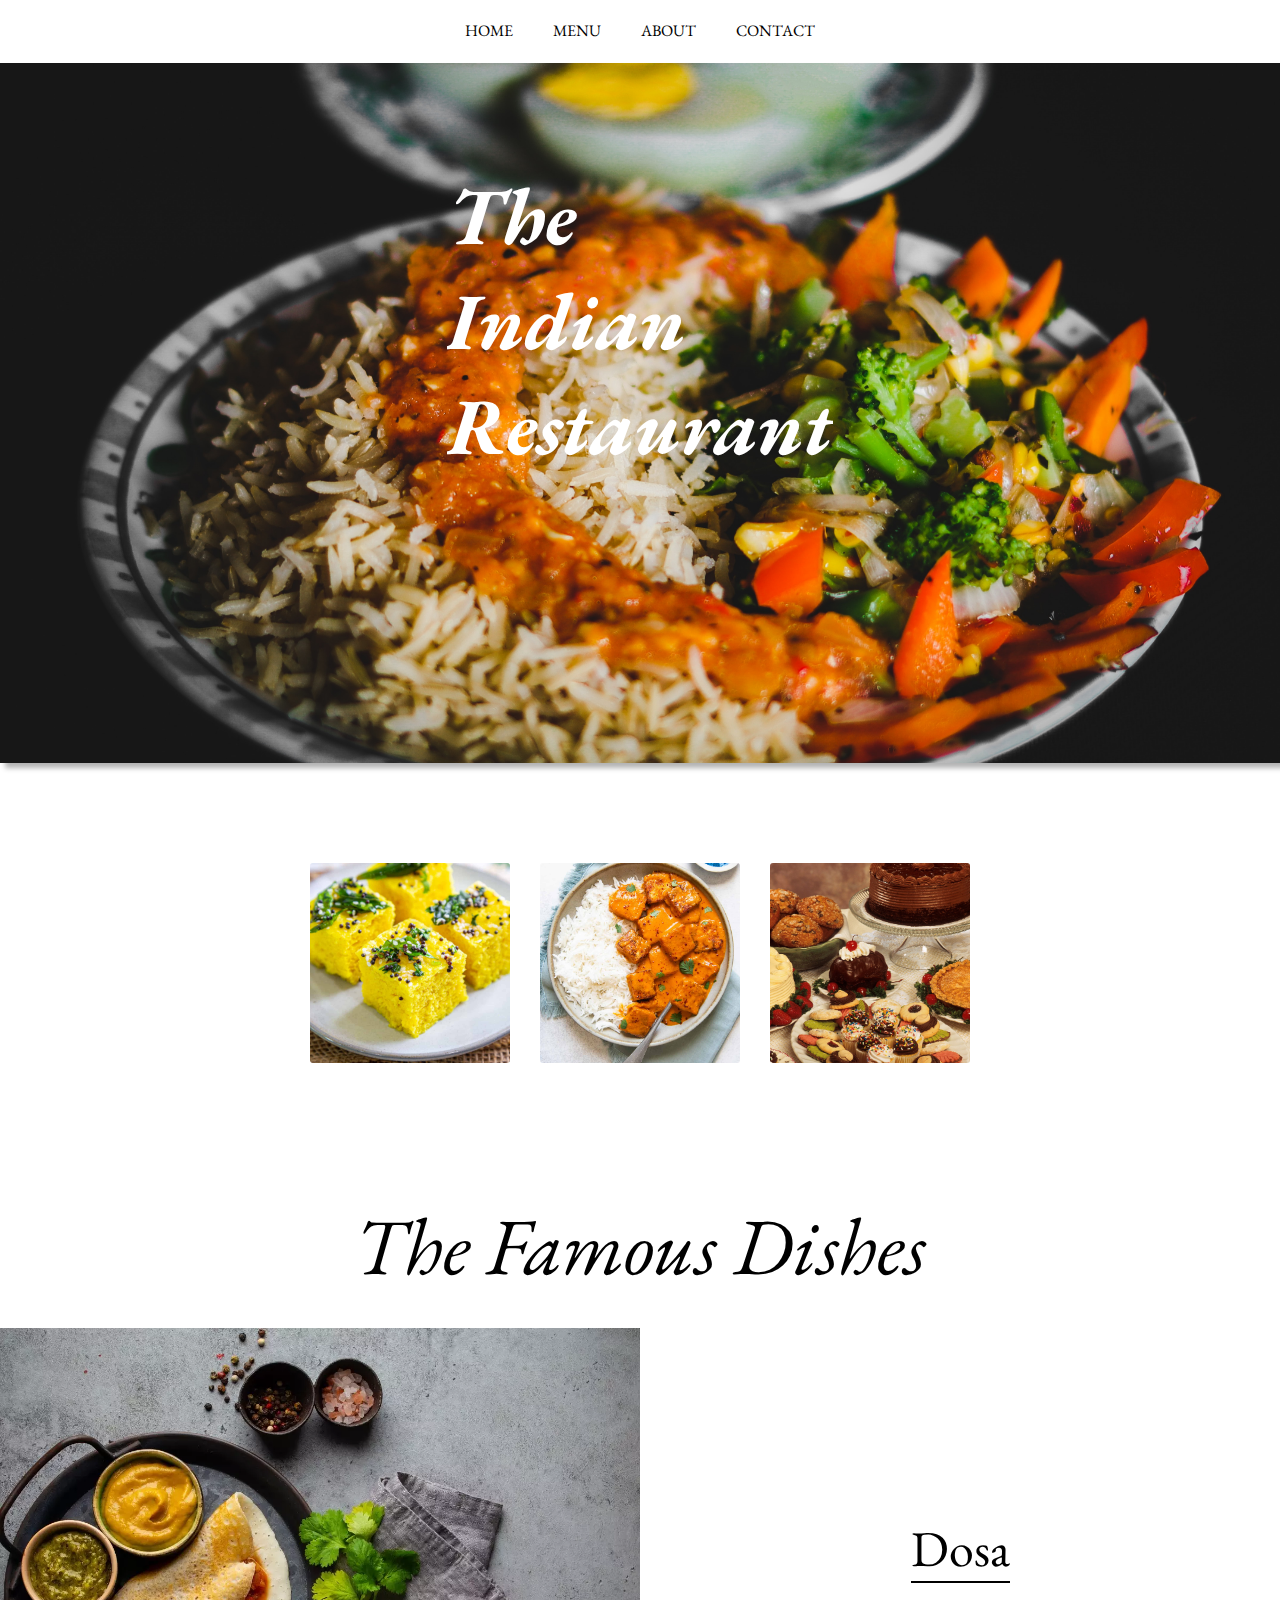
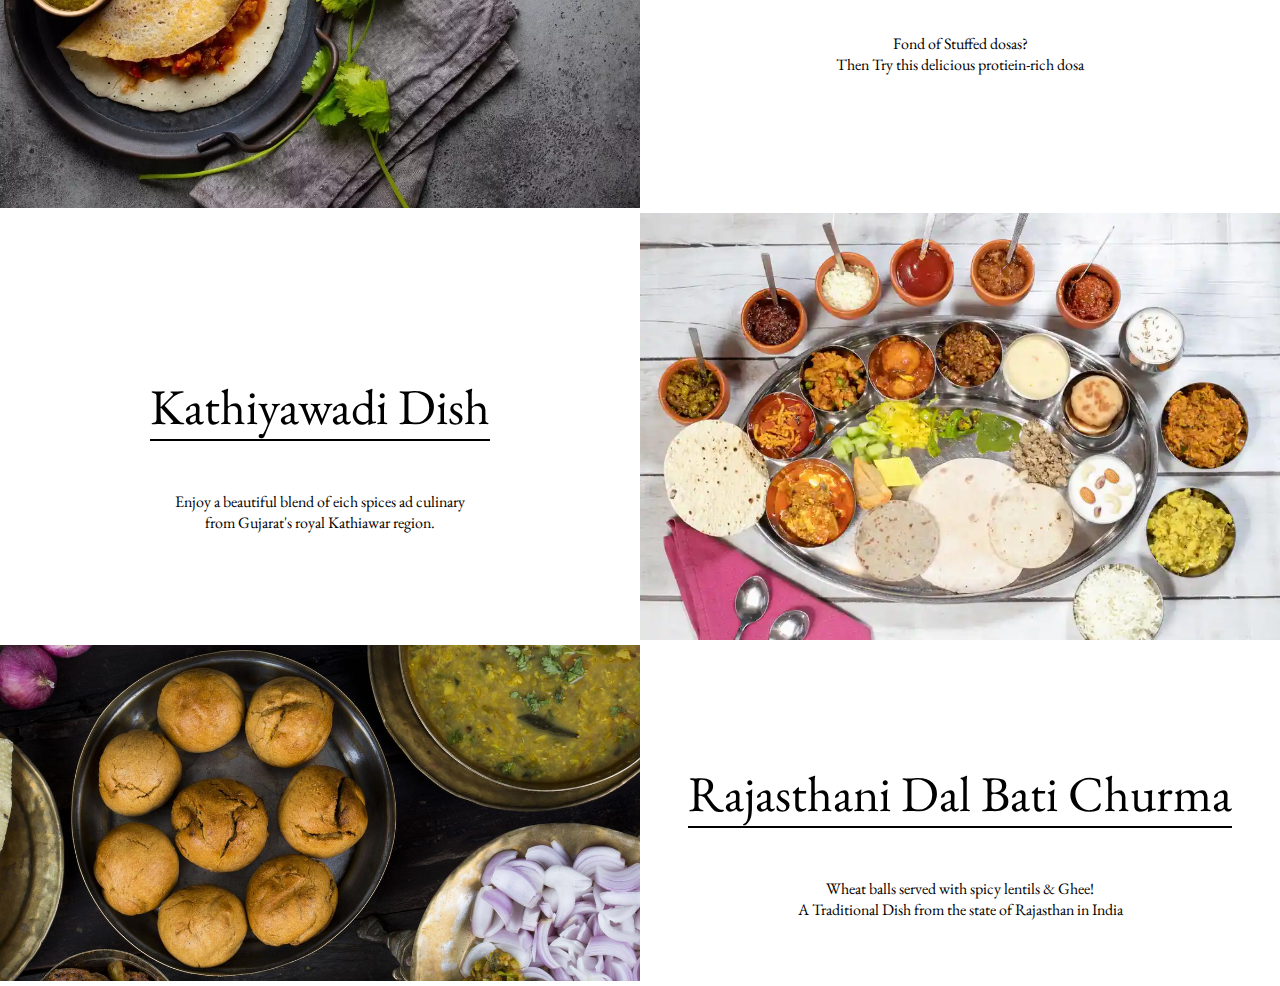
==== index.html @ 8c9ad472 "Created Home page partially" ====
<!DOCTYPE html>
<html lang="en">
  <head>
    <meta charset="UTF-8" />
    <meta name="viewport" content="width=device-width, initial-scale=1.0" />
    <title>The Indian Restaurant</title>
    <!-- font for google font -->
    <link rel="preconnect" href="https://fonts.googleapis.com" />
    <link rel="preconnect" href="https://fonts.gstatic.com" crossorigin />
    <link
      href="https://fonts.googleapis.com/css2?family=EB+Garamond:ital,wght@0,400;0,500;0,600;1,400;1,700;1,800&display=swap"
      rel="stylesheet"
    />
    <link rel="stylesheet" href="css/style.css" />
  </head>
  <body>
    <div class="container">
      <div class="contactContainer" id="contact">
        <div class="close">
          <span onclick="fadeOut()">
            <img src="./images/close_icon.png" alt="close-icon" />
          </span>
        </div>
        <div class="mainCloseContainer">
          <div class="closeHeader">new hours</div>
          <div class="closeContainer">
            <span>MONDAY - TUESDAY</span>
            <span>12:00 PM to 9:00 PM</span>
          </div>
          <div class="closeContainer">
            <span>WEDNESDAY - SUNDAY</span>
            <span>12:00 PM to 10:00 PM</span>
          </div>
          <div class="closeContainer">
            <img src="./images/phone_icon.png" alt="" width="15px" />
            <p>Call Now</p>
            <span>647.391.2231</span>
            <span>905.598.9414</span>
          </div>

          <div class="closeContainer">
            <img src="./images/message_icon.png" alt="" width="15px" />
            <p>Message Here</p>
            <span>C0902999@mylambton.ca</span>
            <span>C0903001@mylambton.ca</span>
          </div>
        </div>
      </div>

      <div class="header">
        <span>Home</span>
        <span>Menu</span>
        <span>About</span>
        <span onclick="fadeIn()"> Contact </span>
      </div>

      <div class="mainContainer">
        <div class="firstContainer">
          <div class="box">
            <h1>The</h1>
            <h1>Indian</h1>
            <h1>Restaurant</h1>
          </div>
        </div>
        <div class="secondContainer">
          <div class="card card1">
            <span>breakfast</span>
          </div>
          <div class="card card2">
            <span>lunch</span>
          </div>
          <div class="card card3">
            <span> dessert </span>
          </div>
        </div>
        <div class="famousContainer">
          <div class="famousHeader">
            <span> The Famous Dishes </span>
          </div>
          <div class="famousDishes">
            <div class="famousDish">
              <div class="leftDish">
                <img src="./images/dishes/dosa.webp" alt="dosa" />
              </div>
              <div class="rightDish">
                <p>Dosa</p>
                <span> Fond of Stuffed dosas? </span>
                <span> Then Try this delicious protiein-rich dosa </span>
              </div>
            </div>
            <div class="famousDish">
              <div class="rightDish">
                <p>Kathiyawadi Dish</p>
                <span>
                  Enjoy a beautiful blend of eich spices ad culinary
                </span>
                <span> from Gujarat's royal Kathiawar region. </span>
              </div>
              <div class="leftDish">
                <img src="./images/dishes/kathiyawadi.webp" alt="kathiyawadi" />
              </div>
            </div>
            <div class="famousDish">
              <div class="leftDish">
                <img src="./images/dishes/daalbati.jpg" alt="dosa" />
              </div>
              <div class="rightDish">
                <p>Rajasthani Dal Bati Churma</p>
                <span>Wheat balls served with spicy lentils & Ghee!</span>
                <span>A Traditional Dish from the state of Rajasthan in India</span>
              </div>
            </div>
          </div>
        </div>
      </div>
    </div>
    <script>
      function fadeIn() {
        document.getElementById("contact").classList.add("fadeIn");
      }
      function fadeOut() {
        document.getElementById("contact").classList.remove("fadeIn");
      }
    </script>
  </body>
</html>
---- css/style.css ----
body {
    margin: 0;
    padding: 0;
    font-family: 'EB Garamond', serif;
}
* {
    box-sizing: border-box;
}
.container {
    display: flex;
    flex-direction: column;
    position: relative;
    z-index: 1;
}

.header {
    display: flex;
    justify-content: center;
    gap: 40px;
    padding: 20px;
    box-shadow: 5px 5px 5px rgba(0, 0, 0, 0.3);
}
.header span {
    text-transform: uppercase;
    cursor: pointer;
}

.header span::after {
    content: '';
    display: block;
    width: 0;
    height: 2px;
    background-color: black;
    transition: width 0.3s;
}

.header span:hover::after {
    width: 100%;
}
.contactContainer {
    position: fixed;
    top: 0;
    right: 0;
    width: 100%;
    max-width: 400px;
    height: 100vh;
    z-index: 2;
    background-color: white;
    transition: width 4s,display 4s;
   display: none; 
    padding: 20px;
    box-shadow: 5px 5px 10px rgba(0, 0, 0, 0.6);
}
.fadeIn {
    width: 100%;
    display: flex;
    flex-direction: column;
    z-index: 10;
    transition: width 4s,display 4s;
}

.close {
    text-align: right;
    width: 100%;
    text-transform: uppercase;
    font-size: 10px;
    font-weight: 400;
    cursor: pointer;
}

.close img {
    width: 15px;
    height: 15px;
}

.mainCloseContainer {
    width: 100%;
    display: flex;
    flex-direction: column;
    align-items: center;
    gap: 25px;
    margin-top: 100px;
}
.closeHeader {
    font-size: 40px;
    text-transform: uppercase;
}

.closeContainer {
    display: flex;
    flex-direction: column;
    align-items: center;
    letter-spacing: 2px;
    gap: 10px;
}
 .closeContainer p {
    margin: 0px;
    font-size: 12px;
    font-weight: 800;

 }

.mainContainer{
    display: flex;
    flex-direction: column;
    align-items: center;
}

.firstContainer{
    padding-top: 100px;
    background-image: url('../images/bg1.jpg');
    background-repeat: no-repeat;
    background-size: cover;
    background-position: center;
    width: 100%;
    height: 700px;
    display: flex;
    justify-content: center;
    box-shadow: 5px 5px 5px rgba(0, 0, 0, 0.3);
}

.box{
    /* margin-top: 50px; */
    overflow: hidden;
}

.firstContainer .box h1{
    margin: 0;
    text-align: left;
    font-size: 80px;
    color: white;
    font-style: italic;
}

.secondContainer {
    display: flex;
    justify-content: center;
    align-items: center;
    gap: 30px;
    padding: 30px;
    height: 400px;
}

.card {
    display: flex;
    justify-content: center;
    align-items: center;
    cursor: pointer;
    width: 200px;
    height: 200px;
    border-radius: 3px;
}
.card span {
    width: 100%;
    height: 100%;
    display: flex;
    align-items: center;
    justify-content: center;
    font-size: 24px;
    font-weight: bold;
    color: transparent;
}
.card span:hover{
    color: white;
}
.card1 :hover, .card2 :hover, .card3 :hover{
    backdrop-filter: blur(10px);
}
.card1 {
    background: url('../images/card1.jpg');

}
.card2 {
    background: url("../images/card2.jpg");
}
.card3 {
    background: url("../images/card3.jpg");
}

.card1, .card2, .card3 {
    background-repeat: no-repeat;
    background-size: cover;
    background-position: center;
}

.famousContainer {
    display: flex;
    flex-direction: column;
    width: 100%;
}
.famousHeader {
    display: flex;
    justify-content: center;
    width: 100%;
}
.famousHeader  span{
    font-size: 80px;
    font-style: italic;
    text-align: center;
    width: 100%;
    padding: 30px 0px;
}

.famousDish {
    display: flex;
    justify-content: space-between;
}

.leftDish {
    width: 50%;
    overflow: hidden;
}

.leftDish img {
    width: 100%;
    cursor: pointer;
    transition: transform 0.40s;
}

.leftDish img:hover{
    transform: scale(1.03);
}

.rightDish {
    display: flex;
    flex-direction: column;
    justify-content: center;
    align-items: center;
    width: 50%;
}

.rightDish p {
    font-size: 50px;
    border-bottom: 2px solid black;
}
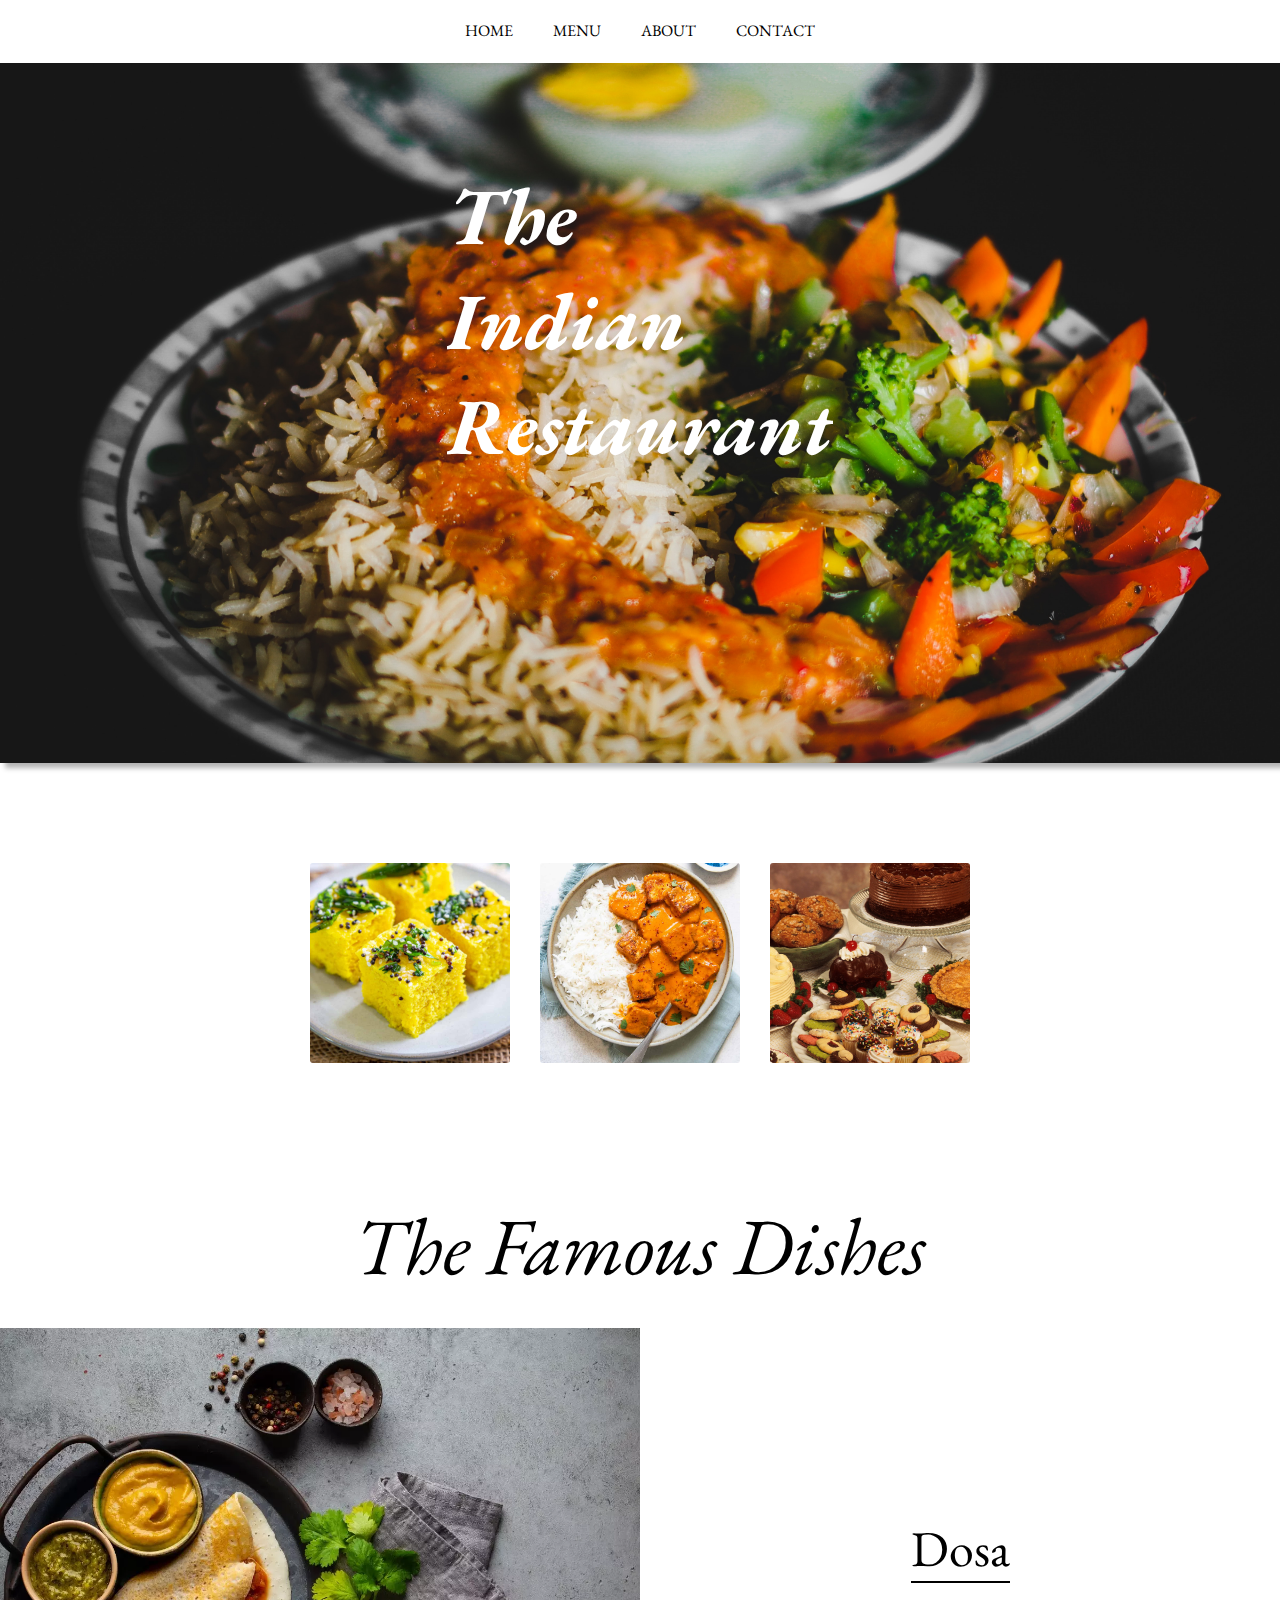
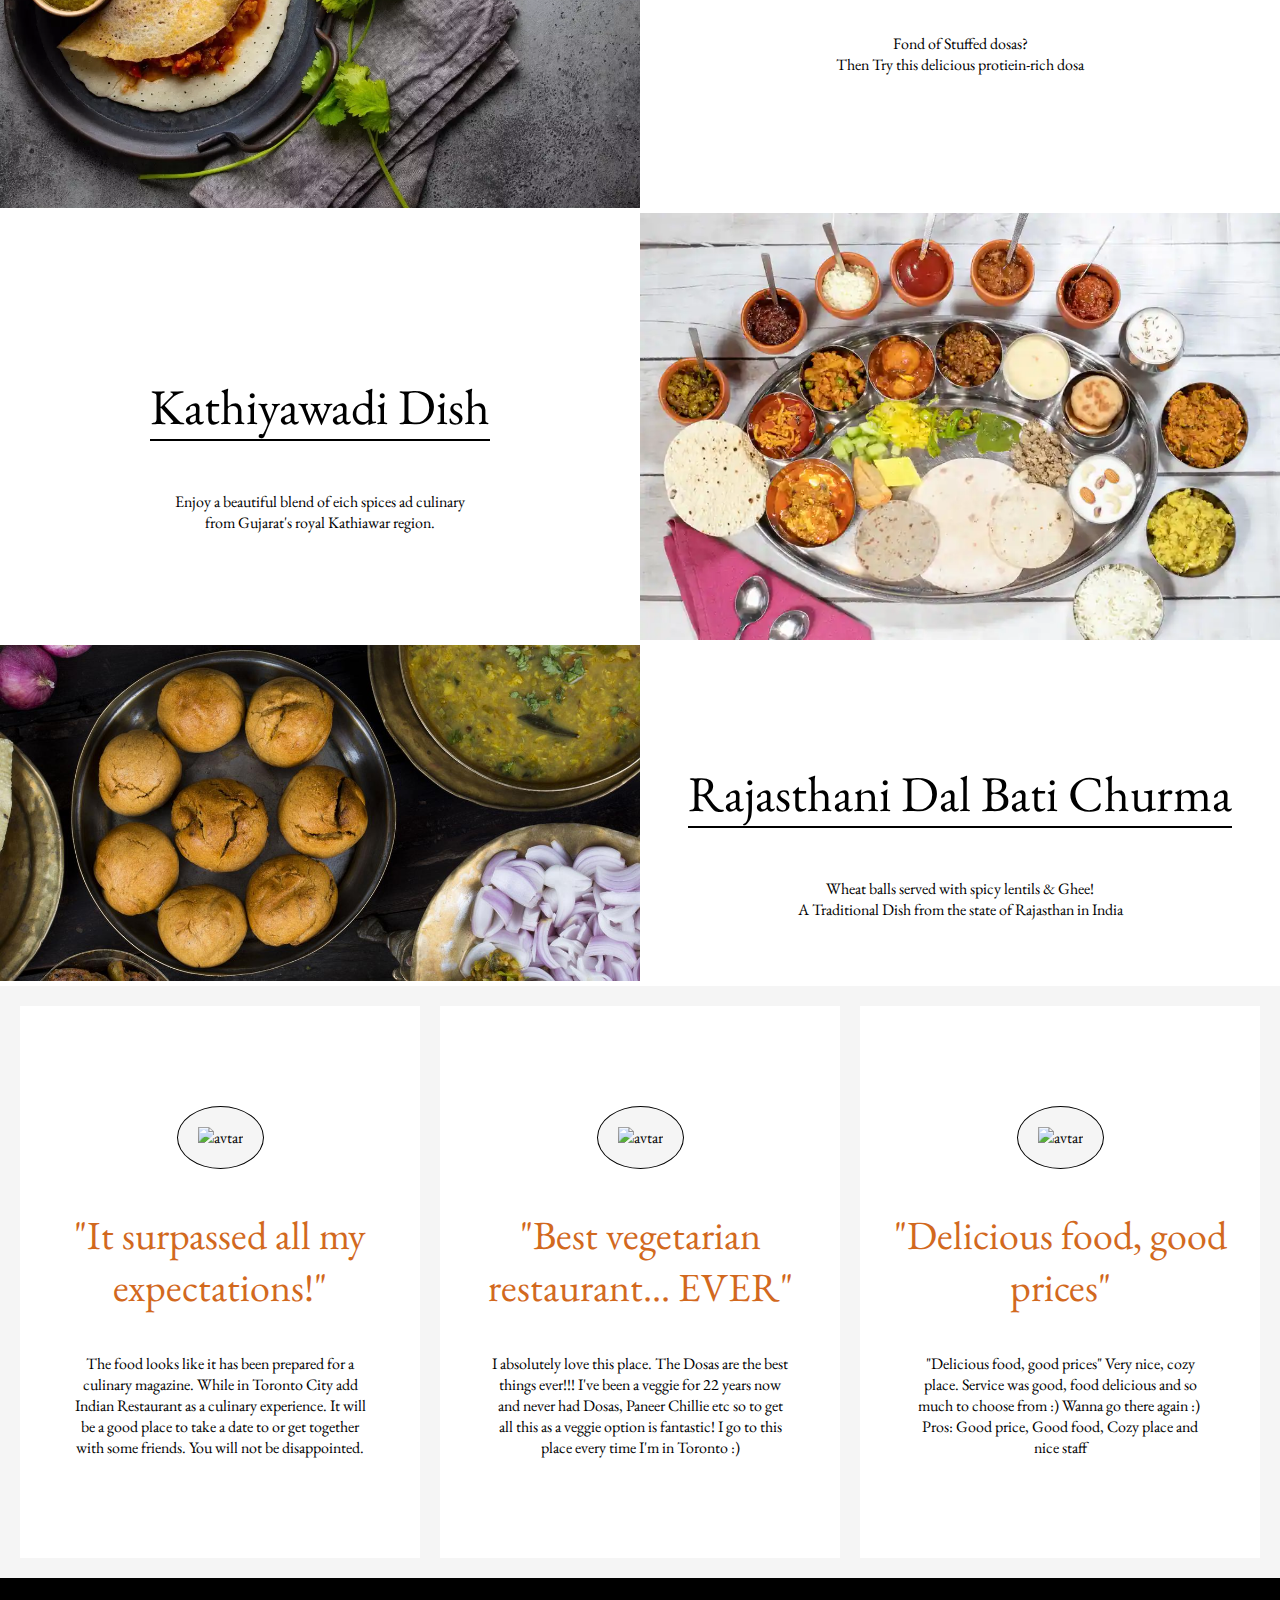
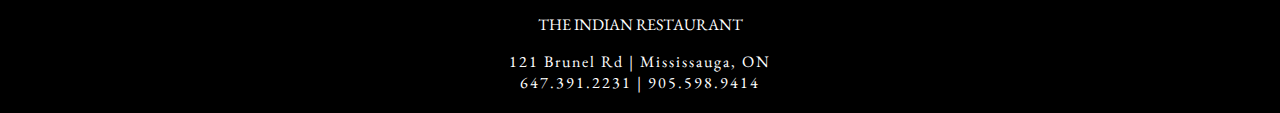
==== commit 42b72bb6: "Linking nav items and renaming style.css to index.css" ====
--- a/index.html
+++ b/index.html
@@ -3,7 +3,7 @@
   <head>
     <meta charset="UTF-8" />
     <meta name="viewport" content="width=device-width, initial-scale=1.0" />
-    <title>The Indian Restaurant</title>
+    <title>Home | The Indian Restaurant</title>
     <!-- font for google font -->
     <link rel="preconnect" href="https://fonts.googleapis.com" />
     <link rel="preconnect" href="https://fonts.gstatic.com" crossorigin />
@@ -11,7 +11,7 @@
       href="https://fonts.googleapis.com/css2?family=EB+Garamond:ital,wght@0,400;0,500;0,600;1,400;1,700;1,800&display=swap"
       rel="stylesheet"
     />
-    <link rel="stylesheet" href="css/style.css" />
+    <link rel="stylesheet" href="./css/index.css" />
   </head>
   <body>
     <div class="container">
@@ -47,14 +47,19 @@
         </div>
       </div>
 
-      <div class="header">
-        <span>Home</span>
-        <span>Menu</span>
-        <span>About</span>
+      <nav class="header">
+                  <span>Home</span>
+        </a>
+        <a href="./pages/menu.html">
+          <span>Menu</span>
+        </a>
+        <a href="./pages/about.html">
+          <span>About</span>
+        </a>
         <span onclick="fadeIn()"> Contact </span>
-      </div>
+      </nav>
 
-      <div class="mainContainer">
+      <main class="mainContainer">
         <div class="firstContainer">
           <div class="box">
             <h1>The</h1>
@@ -88,7 +93,7 @@
                 <span> Then Try this delicious protiein-rich dosa </span>
               </div>
             </div>
-            <div class="famousDish">
+            <div class="famousDish revDish">
               <div class="rightDish">
                 <p>Kathiyawadi Dish</p>
                 <span>
@@ -107,12 +112,59 @@
               <div class="rightDish">
                 <p>Rajasthani Dal Bati Churma</p>
                 <span>Wheat balls served with spicy lentils & Ghee!</span>
-                <span>A Traditional Dish from the state of Rajasthan in India</span>
+                <span
+                  >A Traditional Dish from the state of Rajasthan in India</span
+                >
               </div>
             </div>
           </div>
         </div>
+<div class="reviewContainer">
+          <div class="reviewBox">
+            <div class="profile">
+              <img src="./images/avtar1-_icon.png" alt="avtar" />
+            </div>
+            <p>"It surpassed all my expectations!"</p>
+            <span>
+              The food looks like it has been prepared for a culinary magazine.
+              While in Toronto City add Indian Restaurant as a culinary
+              experience. It will be a good place to take a date to or get
+              together with some friends. You will not be disappointed.
+            </span>
+          </div>
+          <div class="reviewBox">
+            <div class="profile">
+              <img src="./images/avtar1-_icon.png" alt="avtar" />
+            </div>
+            <p>"Best vegetarian restaurant... EVER"</p>
+            <span>
+              I absolutely love this place. The Dosas are the best things
+              ever!!! I've been a veggie for 22 years now and never had Dosas,
+              Paneer Chillie etc so to get all this as a veggie option is
+              fantastic! I go to this place every time I'm in Toronto :)
+            </span>
+          </div>
+          <div class="reviewBox">
+            <div class="profile">
+              <img src="./images/avtar1-_icon.png" alt="avtar" />
+            </div>
+            <p>"Delicious food, good prices"</p>
+            <span>
+              "Delicious food, good prices" Very nice, cozy place. Service was
+              good, food delicious and so much to choose from :) Wanna go there
+              again :) ​ Pros: Good price, Good food, Cozy place and nice staff
+            </span>
+          </div>
+        </div>
+        <footer class="footer">
+          <div class="firstFooter">
+            <p>The Indian Restaurant</p>
+            <span>121 Brunel Rd | Mississauga, ON</span>
+            <span>647.391.2231 | 905.598.9414</span>
       </div>
+<div class="lastFooter"></div>
+        </footer>
+      </main>
     </div>
     <script>
       function fadeIn() {
--- a/css/index.css
+++ b/css/index.css
@@ -0,0 +1,355 @@
+body {
+  margin: 0;
+  padding: 0;
+  font-family: "EB Garamond", serif;
+}
+* {
+  box-sizing: border-box;
+}
+.container {
+  display: flex;
+  flex-direction: column;
+  position: relative;
+  z-index: 1;
+}
+
+.header {
+  display: flex;
+  justify-content: center;
+  gap: 40px;
+  padding: 20px;
+  box-shadow: 5px 5px 5px rgba(0, 0, 0, 0.3);
+}
+
+.header a {
+  text-decoration: none;
+  color: black;
+}
+
+.header span {
+  text-transform: uppercase;
+  cursor: pointer;
+}
+
+.header span::after {
+  content: "";
+  display: block;
+  width: 0;
+  height: 2px;
+  background-color: black;
+  transition: width 0.3s;
+}
+
+.header span:hover::after {
+  width: 100%;
+}
+.contactContainer {
+  position: fixed;
+  top: 0;
+  right: 0;
+  width: 100%;
+  max-width: 400px;
+  height: 100vh;
+  z-index: 2;
+  background-color: white;
+  transition: width 4s, display 4s;
+  display: none;
+  padding: 20px;
+  box-shadow: 5px 5px 10px rgba(0, 0, 0, 0.6);
+}
+.fadeIn {
+  width: 100%;
+  display: flex;
+  flex-direction: column;
+  z-index: 10;
+  transition: width 4s, display 4s;
+}
+
+.close {
+  text-align: right;
+  width: 100%;
+  text-transform: uppercase;
+  font-size: 10px;
+  font-weight: 400;
+  cursor: pointer;
+}
+
+.close img {
+  width: 15px;
+  height: 15px;
+}
+
+.mainCloseContainer {
+  width: 100%;
+  display: flex;
+  flex-direction: column;
+  align-items: center;
+  gap: 25px;
+  margin-top: 100px;
+}
+.closeHeader {
+  font-size: 40px;
+  text-transform: uppercase;
+}
+
+.closeContainer {
+  display: flex;
+  flex-direction: column;
+  align-items: center;
+  letter-spacing: 2px;
+  gap: 10px;
+}
+.closeContainer p {
+  margin: 0px;
+  font-size: 12px;
+  font-weight: 800;
+}
+
+.mainContainer {
+  display: flex;
+  flex-direction: column;
+  align-items: center;
+}
+
+.firstContainer {
+  padding-top: 100px;
+  background-image: url("../images/bg1.jpg");
+  background-repeat: no-repeat;
+  background-size: cover;
+  background-position: center;
+  width: 100%;
+  height: 700px;
+  display: flex;
+  justify-content: center;
+  box-shadow: 5px 5px 5px rgba(0, 0, 0, 0.3);
+}
+
+.box {
+  /* margin-top: 50px; */
+  overflow: hidden;
+}
+
+.firstContainer .box h1 {
+  margin: 0;
+  text-align: left;
+  font-size: 80px;
+  color: white;
+  font-style: italic;
+  @media screen and (max-width: 767px) {
+    font-size: 60px;
+  }
+
+  @media screen and (max-width: 450px) {
+    font-size: 50px;
+  }
+}
+
+.secondContainer {
+  display: flex;
+  justify-content: center;
+  align-items: center;
+  gap: 30px;
+  padding: 30px;
+  height: 400px;
+  @media screen and (max-width: 767px) {
+    flex-direction: column;
+    height: unset;
+  }
+}
+
+.card {
+  display: flex;
+  justify-content: center;
+  align-items: center;
+  cursor: pointer;
+  width: 200px;
+  height: 200px;
+  border-radius: 3px;
+  @media screen and (max-width: 767px) {
+    width: 150px;
+    height: 150px;
+  }
+}
+.card span {
+  width: 100%;
+  height: 100%;
+  display: flex;
+  align-items: center;
+  justify-content: center;
+  font-size: 24px;
+  font-weight: bold;
+  color: transparent;
+}
+.card span:hover {
+  color: white;
+}
+.card1 :hover,
+.card2 :hover,
+.card3 :hover {
+  backdrop-filter: blur(10px);
+}
+.card1 {
+  background: url("../images/card1.jpg");
+}
+.card2 {
+  background: url("../images/card2.jpg");
+}
+.card3 {
+  background: url("../images/card3.jpg");
+}
+
+.card1,
+.card2,
+.card3 {
+  background-repeat: no-repeat;
+  background-size: cover;
+  background-position: center;
+}
+
+.famousContainer {
+  display: flex;
+  flex-direction: column;
+  width: 100%;
+}
+.famousHeader {
+  display: flex;
+  justify-content: center;
+  width: 100%;
+}
+.famousHeader span {
+  font-size: 80px;
+  font-style: italic;
+  text-align: center;
+  width: 100%;
+  padding: 30px 0px;
+  @media screen and (max-width: 767px) {
+    font-size: 50px;
+  }
+}
+
+.famousDish {
+  display: flex;
+  justify-content: space-between;
+  @media screen and (max-width: 767px) {
+    flex-direction: column;
+  }
+}
+
+.leftDish {
+  width: 50%;
+  overflow: hidden;
+  @media screen and (max-width: 767px) {
+    width: 100%;
+  }
+}
+
+.leftDish img {
+  width: 100%;
+  cursor: pointer;
+  transition: transform 0.4s;
+}
+
+.leftDish img:hover {
+  transform: scale(1.03);
+}
+
+.rightDish {
+  display: flex;
+  flex-direction: column;
+  justify-content: center;
+  align-items: center;
+  width: 50%;
+  padding: 20px;
+  @media screen and (max-width: 767px) {
+    width: 100%;
+  }
+}
+
+.revDish {
+  @media screen and (max-width: 767px) {
+    flex-direction: column-reverse;
+  }
+}
+
+.rightDish p {
+  font-size: 50px;
+  border-bottom: 2px solid black;
+  @media screen and (max-width: 767px) {
+    font-size: 40px;
+  }
+  @media screen and (max-width: 479px) {
+    font-size: 30px;
+  }
+}
+
+.reviewContainer {
+  display: flex;
+  padding: 20px;
+  gap: 20px;
+  background-color: whitesmoke;
+  @media screen and (max-width: 590px) {
+    flex-direction: column;
+    align-items: center;
+    width: 100%;
+  }
+}
+
+.reviewBox {
+  display: flex;
+  flex-direction: column;
+  justify-content: center;
+  align-items: center;
+  max-width: 500px;
+  width: 100%;
+  background-color: white;
+}
+
+.reviewBox .profile {
+  padding: 20px;
+  margin-top: 100px;
+  border: 1px solid black;
+  border-radius: 50%;
+  background-color: whitesmoke;
+}
+
+.reviewBox p {
+  font-size: 40px;
+  text-align: center;
+  color: chocolate;
+  @media screen and (max-width: 767px) {
+    font-size: 30px;
+  }
+  @media screen and (max-width: 767px) {
+    font-size: 20px;
+  }
+}
+
+.reviewBox span {
+  max-width: 300px;
+  width: 100%;
+  text-align: center;
+  margin-bottom: 100px;
+}
+
+.footer {
+  display: flex;
+  flex-direction: column;
+  background-color: black;
+  width: 100%;
+  color: white;
+}
+
+.firstFooter {
+  display: flex;
+  flex-direction: column;
+  align-items: center;
+  padding: 20px 0px;
+}
+
+.firstFooter p {
+  text-transform: uppercase;
+}
+
+.firstFooter span {
+  letter-spacing: 2px;
+}
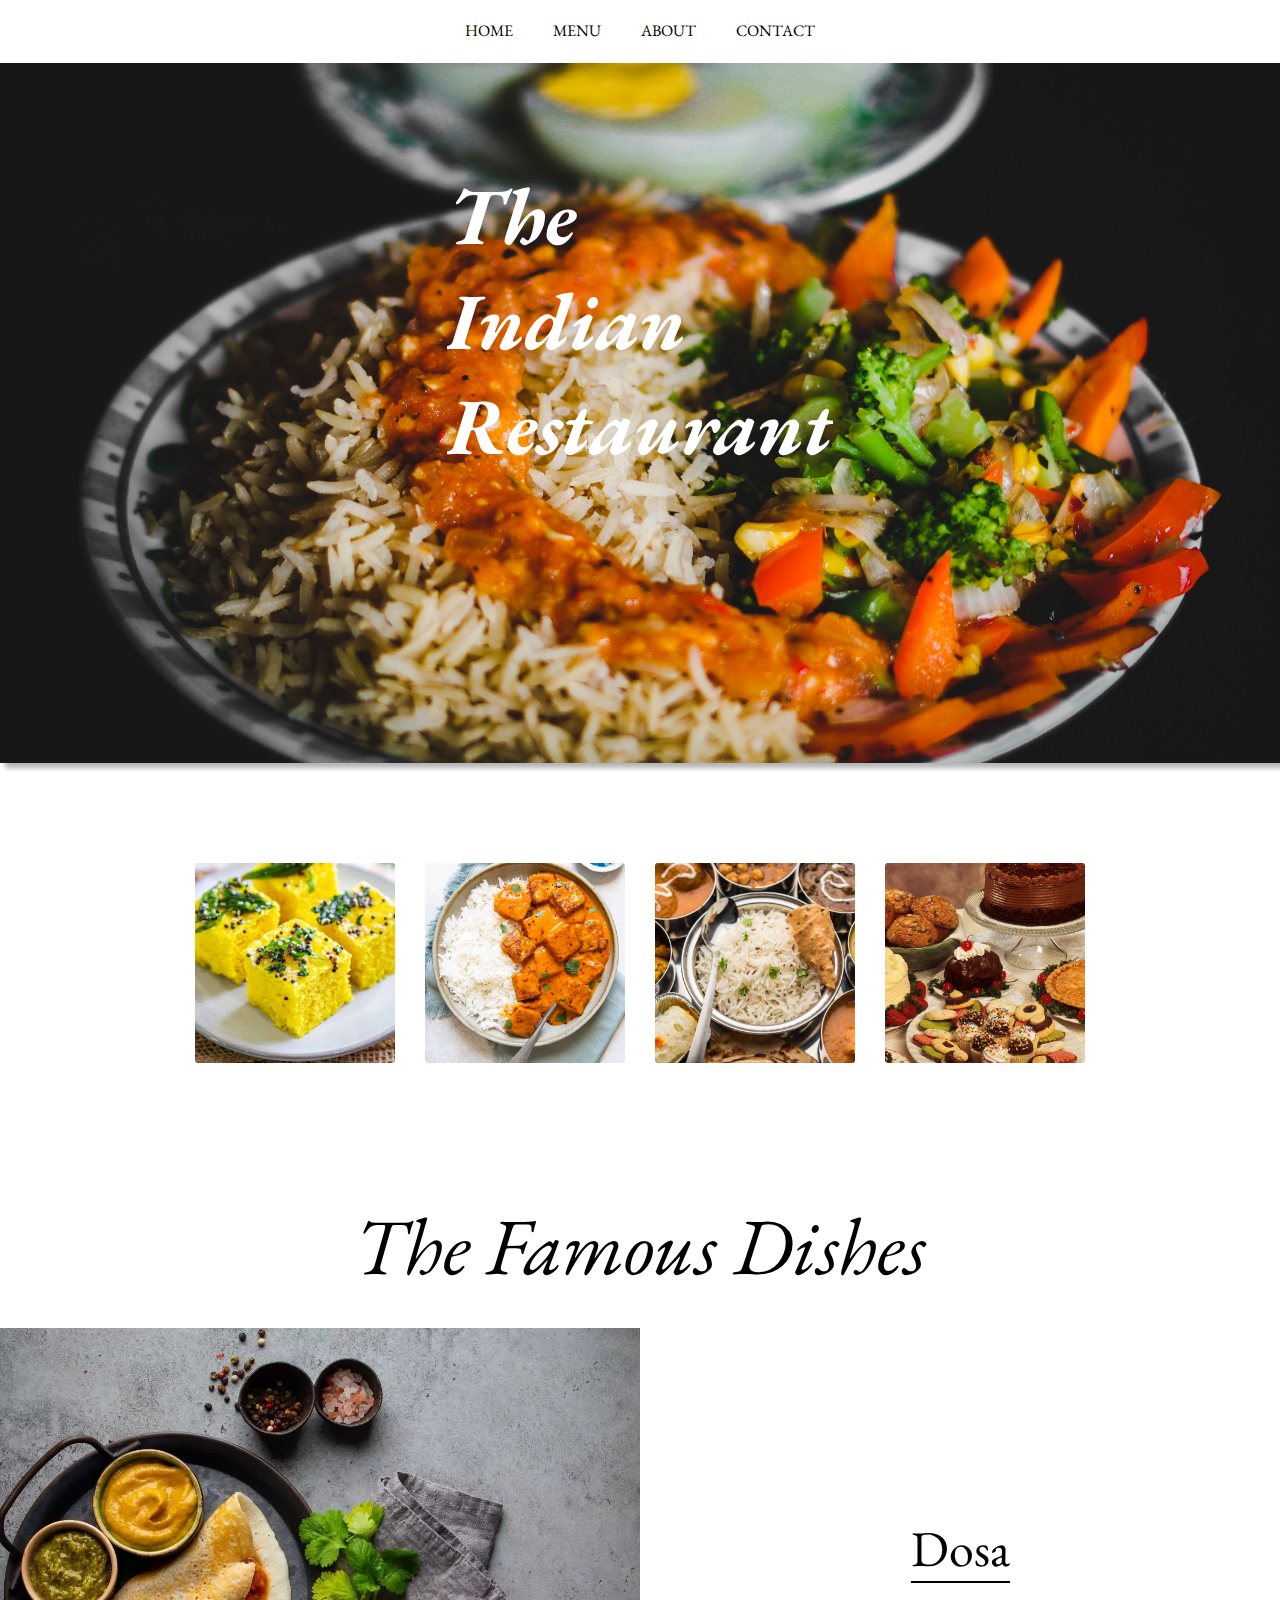
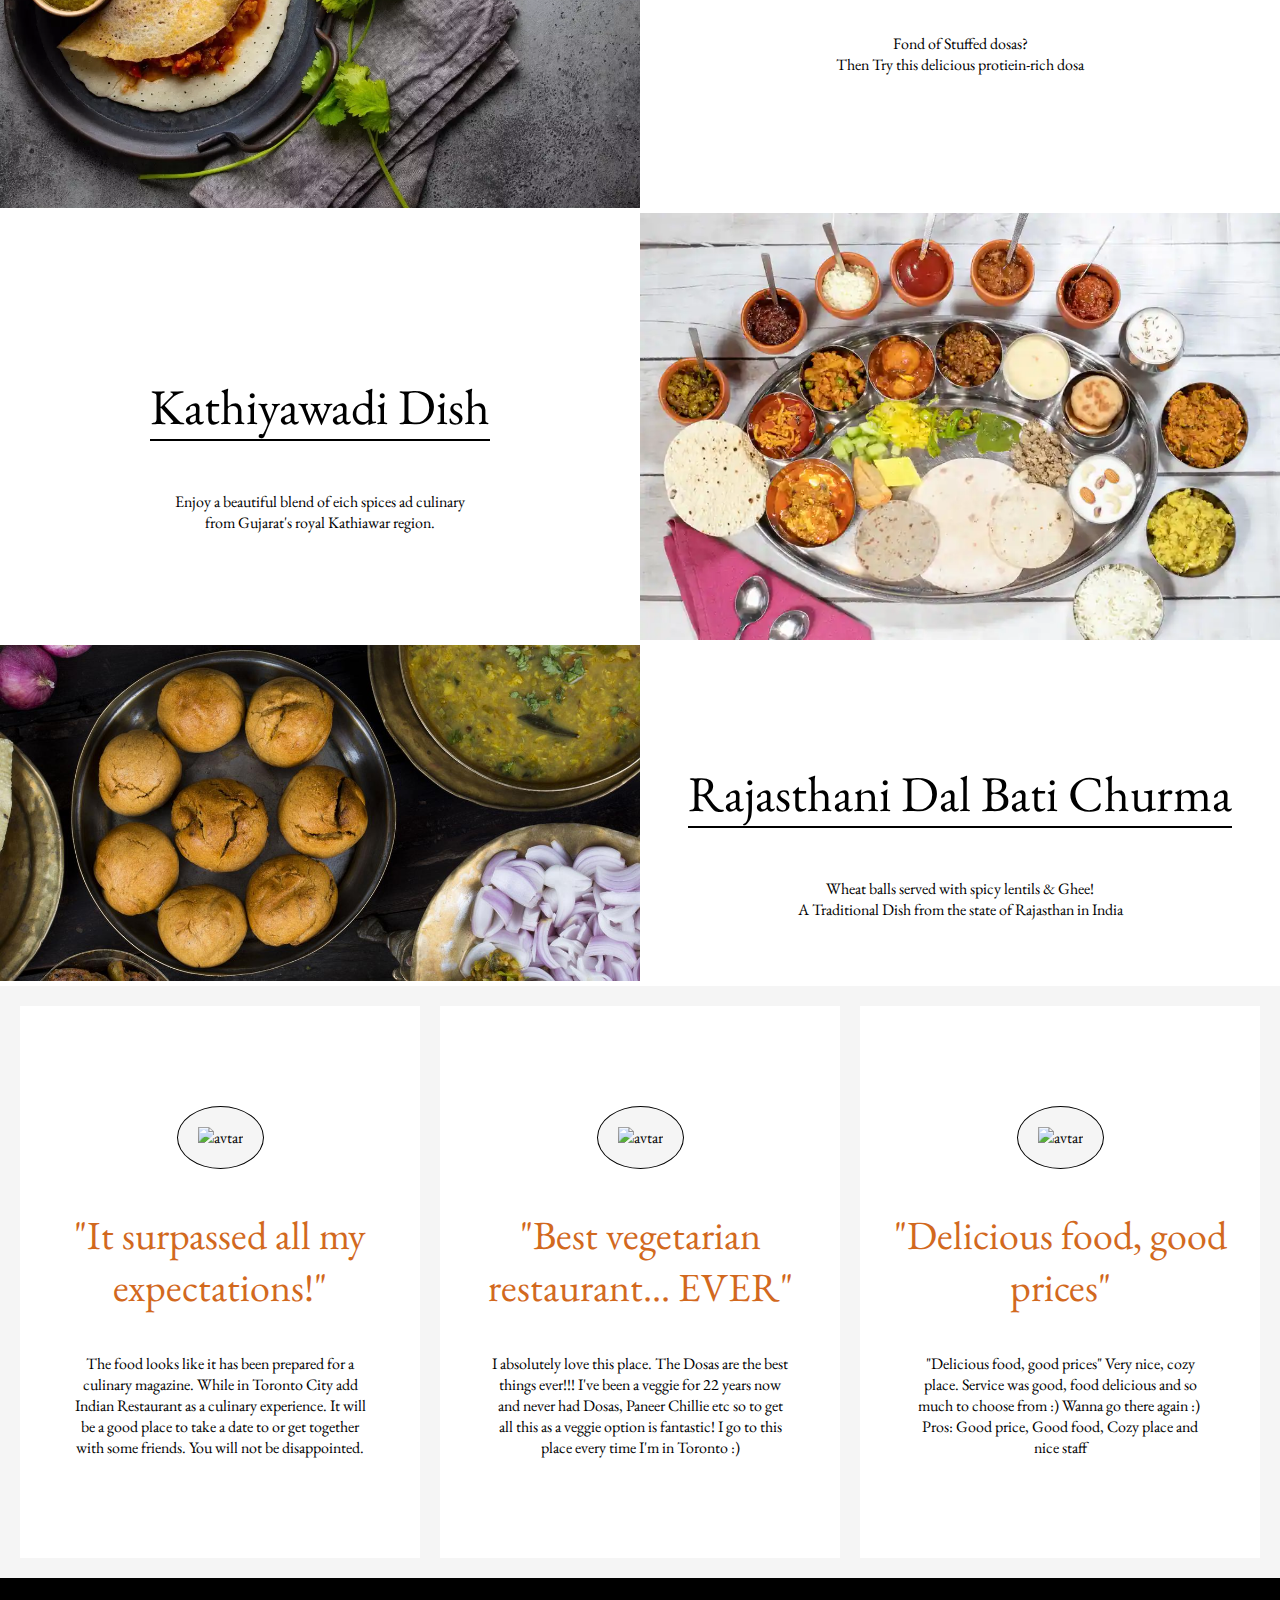
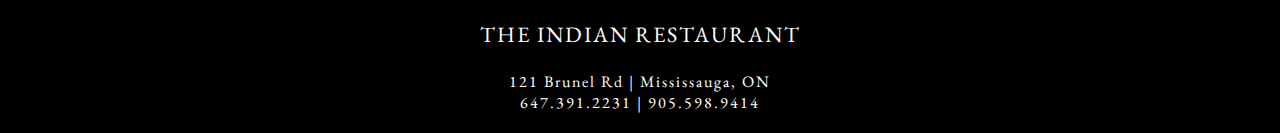
==== commit 2410181a: "Updated Few Changes" ====
--- a/index.html
+++ b/index.html
@@ -1,178 +1,185 @@
 <!DOCTYPE html>
 <html lang="en">
-  <head>
-    <meta charset="UTF-8" />
-    <meta name="viewport" content="width=device-width, initial-scale=1.0" />
-    <title>Home | The Indian Restaurant</title>
-    <!-- font for google font -->
-    <link rel="preconnect" href="https://fonts.googleapis.com" />
-    <link rel="preconnect" href="https://fonts.gstatic.com" crossorigin />
-    <link
-      href="https://fonts.googleapis.com/css2?family=EB+Garamond:ital,wght@0,400;0,500;0,600;1,400;1,700;1,800&display=swap"
-      rel="stylesheet"
-    />
-    <link rel="stylesheet" href="./css/index.css" />
-  </head>
-  <body>
-    <div class="container">
-      <div class="contactContainer" id="contact">
-        <div class="close">
-          <span onclick="fadeOut()">
-            <img src="./images/close_icon.png" alt="close-icon" />
-          </span>
+
+<head>
+  <meta charset="UTF-8" />
+  <meta name="viewport" content="width=device-width, initial-scale=1.0" />
+  <title>Home | The Indian Restaurant</title>
+  <!-- font for google font -->
+  <link rel="preconnect" href="https://fonts.googleapis.com" />
+  <link rel="preconnect" href="https://fonts.gstatic.com" crossorigin />
+  <link
+    href="https://fonts.googleapis.com/css2?family=EB+Garamond:ital,wght@0,400;0,500;0,600;1,400;1,700;1,800&display=swap"
+    rel="stylesheet" />
+  <link rel="stylesheet" href="./css/index.css" />
+</head>
+
+<body>
+  <div class="container">
+    <div class="contactContainer" id="contact">
+      <div class="close">
+        <span onclick="fadeOut()">
+          <img src="./images/close_icon.png" alt="close-icon" />
+        </span>
+      </div>
+      <div class="mainCloseContainer">
+        <div class="closeHeader">new hours</div>
+        <div class="closeContainer">
+          <span>MONDAY - TUESDAY</span>
+          <span>12:00 PM to 9:00 PM</span>
         </div>
-        <div class="mainCloseContainer">
-          <div class="closeHeader">new hours</div>
-          <div class="closeContainer">
-            <span>MONDAY - TUESDAY</span>
-            <span>12:00 PM to 9:00 PM</span>
+        <div class="closeContainer">
+          <span>WEDNESDAY - SUNDAY</span>
+          <span>12:00 PM to 10:00 PM</span>
+        </div>
+        <div class="closeContainer">
+          <img src="./images/phone_icon.png" alt="" width="15px" />
+          <p>Call Now</p>
+          <a href="tel:+16473912231">647.391.2231</a>
+          <a href="tel:+19055989414">905.598.9414</a>
+        </div>
+        <div class="closeContainer">
+          <img src="./images/location_icon.png" alt="location_icon" width="15px">
+          <p>Direction Header</p>
+          <span>121 Brunel Rd, Mississauga</span>
+        </div>
+        <div class="closeContainer">
+          <img src="./images/message_icon.png" alt="" width="15px" />
+          <p>Message Here</p>
+          <a href="mailto:C0902999@mylambton.ca">C0902999@mylambton.ca</a>
+          <a href="mailto:C0903001@mylambton.ca">C0903001@mylambton.ca</a>
+        </div>
+      </div>
+    </div>
+
+    <nav class="header">
+      <span>Home</span>
+      </a>
+      <a href="./pages/menu.html">
+        <span>Menu</span>
+      </a>
+      <a href="./pages/about.html">
+        <span>About</span>
+      </a>
+      <span onclick="fadeIn()"> Contact </span>
+    </nav>
+
+    <main class="mainContainer">
+      <div class="firstContainer">
+        <div class="box">
+          <h1>The</h1>
+          <h1>Indian</h1>
+          <h1>Restaurant</h1>
+        </div>
+      </div>
+      <div class="secondContainer">
+        <div class="card card1">
+          <span>breakfast</span>
+        </div>
+        <div class="card card2">
+          <span>lunch</span>
+        </div>
+        <div class="card card4">
+          <span>dinner</span>
+        </div>
+        <div class="card card3">
+          <span> dessert </span>
+        </div>
+      </div>
+      <div class="famousContainer">
+        <div class="famousHeader">
+          <span> The Famous Dishes </span>
+        </div>
+        <div class="famousDishes">
+          <div class="famousDish">
+            <div class="leftDish">
+              <img src="./images/dishes/dosa.webp" alt="dosa" />
+            </div>
+            <div class="rightDish">
+              <p>Dosa</p>
+              <span> Fond of Stuffed dosas? </span>
+              <span> Then Try this delicious protiein-rich dosa </span>
+            </div>
           </div>
-          <div class="closeContainer">
-            <span>WEDNESDAY - SUNDAY</span>
-            <span>12:00 PM to 10:00 PM</span>
+          <div class="famousDish revDish">
+            <div class="rightDish">
+              <p>Kathiyawadi Dish</p>
+              <span>
+                Enjoy a beautiful blend of eich spices ad culinary
+              </span>
+              <span> from Gujarat's royal Kathiawar region. </span>
+            </div>
+            <div class="leftDish">
+              <img src="./images/dishes/kathiyawadi.webp" alt="kathiyawadi" />
+            </div>
           </div>
-          <div class="closeContainer">
-            <img src="./images/phone_icon.png" alt="" width="15px" />
-            <p>Call Now</p>
-            <span>647.391.2231</span>
-            <span>905.598.9414</span>
-          </div>
-
-          <div class="closeContainer">
-            <img src="./images/message_icon.png" alt="" width="15px" />
-            <p>Message Here</p>
-            <span>C0902999@mylambton.ca</span>
-            <span>C0903001@mylambton.ca</span>
+          <div class="famousDish">
+            <div class="leftDish">
+              <img src="./images/dishes/daalbati.jpg" alt="dosa" />
+            </div>
+            <div class="rightDish">
+              <p>Rajasthani Dal Bati Churma</p>
+              <span>Wheat balls served with spicy lentils & Ghee!</span>
+              <span>A Traditional Dish from the state of Rajasthan in India</span>
+            </div>
           </div>
         </div>
       </div>
+      <div class="reviewContainer">
+        <div class="reviewBox">
+          <div class="profile">
+            <img src="./images/avtar1-_icon.png" alt="avtar" />
+          </div>
+          <p>"It surpassed all my expectations!"</p>
+          <span>
+            The food looks like it has been prepared for a culinary magazine.
+            While in Toronto City add Indian Restaurant as a culinary
+            experience. It will be a good place to take a date to or get
+            together with some friends. You will not be disappointed.
+          </span>
+        </div>
+        <div class="reviewBox">
+          <div class="profile">
+            <img src="./images/avtar1-_icon.png" alt="avtar" />
+          </div>
+          <p>"Best vegetarian restaurant... EVER"</p>
+          <span>
+            I absolutely love this place. The Dosas are the best things
+            ever!!! I've been a veggie for 22 years now and never had Dosas,
+            Paneer Chillie etc so to get all this as a veggie option is
+            fantastic! I go to this place every time I'm in Toronto :)
+          </span>
+        </div>
+        <div class="reviewBox">
+          <div class="profile">
+            <img src="./images/avtar1-_icon.png" alt="avtar" />
+          </div>
+          <p>"Delicious food, good prices"</p>
+          <span>
+            "Delicious food, good prices" Very nice, cozy place. Service was
+            good, food delicious and so much to choose from :) Wanna go there
+            again :) ​ Pros: Good price, Good food, Cozy place and nice staff
+          </span>
+        </div>
+      </div>
+      <footer class="footer">
+        <div class="firstFooter">
+          <p>The Indian Restaurant</p>
+          <span>121 Brunel Rd | Mississauga, ON</span>
+          <span>647.391.2231 | 905.598.9414</span>
+        </div>
+        <div class="lastFooter"></div>
+      </footer>
+    </main>
+  </div>
+  <script>
+    function fadeIn() {
+      document.getElementById("contact").classList.add("fadeIn");
+    }
+    function fadeOut() {
+      document.getElementById("contact").classList.remove("fadeIn");
+    }
+  </script>
+</body>
 
-      <nav class="header">
-                  <span>Home</span>
-        </a>
-        <a href="./pages/menu.html">
-          <span>Menu</span>
-        </a>
-        <a href="./pages/about.html">
-          <span>About</span>
-        </a>
-        <span onclick="fadeIn()"> Contact </span>
-      </nav>
-
-      <main class="mainContainer">
-        <div class="firstContainer">
-          <div class="box">
-            <h1>The</h1>
-            <h1>Indian</h1>
-            <h1>Restaurant</h1>
-          </div>
-        </div>
-        <div class="secondContainer">
-          <div class="card card1">
-            <span>breakfast</span>
-          </div>
-          <div class="card card2">
-            <span>lunch</span>
-          </div>
-          <div class="card card3">
-            <span> dessert </span>
-          </div>
-        </div>
-        <div class="famousContainer">
-          <div class="famousHeader">
-            <span> The Famous Dishes </span>
-          </div>
-          <div class="famousDishes">
-            <div class="famousDish">
-              <div class="leftDish">
-                <img src="./images/dishes/dosa.webp" alt="dosa" />
-              </div>
-              <div class="rightDish">
-                <p>Dosa</p>
-                <span> Fond of Stuffed dosas? </span>
-                <span> Then Try this delicious protiein-rich dosa </span>
-              </div>
-            </div>
-            <div class="famousDish revDish">
-              <div class="rightDish">
-                <p>Kathiyawadi Dish</p>
-                <span>
-                  Enjoy a beautiful blend of eich spices ad culinary
-                </span>
-                <span> from Gujarat's royal Kathiawar region. </span>
-              </div>
-              <div class="leftDish">
-                <img src="./images/dishes/kathiyawadi.webp" alt="kathiyawadi" />
-              </div>
-            </div>
-            <div class="famousDish">
-              <div class="leftDish">
-                <img src="./images/dishes/daalbati.jpg" alt="dosa" />
-              </div>
-              <div class="rightDish">
-                <p>Rajasthani Dal Bati Churma</p>
-                <span>Wheat balls served with spicy lentils & Ghee!</span>
-                <span
-                  >A Traditional Dish from the state of Rajasthan in India</span
-                >
-              </div>
-            </div>
-          </div>
-        </div>
-<div class="reviewContainer">
-          <div class="reviewBox">
-            <div class="profile">
-              <img src="./images/avtar1-_icon.png" alt="avtar" />
-            </div>
-            <p>"It surpassed all my expectations!"</p>
-            <span>
-              The food looks like it has been prepared for a culinary magazine.
-              While in Toronto City add Indian Restaurant as a culinary
-              experience. It will be a good place to take a date to or get
-              together with some friends. You will not be disappointed.
-            </span>
-          </div>
-          <div class="reviewBox">
-            <div class="profile">
-              <img src="./images/avtar1-_icon.png" alt="avtar" />
-            </div>
-            <p>"Best vegetarian restaurant... EVER"</p>
-            <span>
-              I absolutely love this place. The Dosas are the best things
-              ever!!! I've been a veggie for 22 years now and never had Dosas,
-              Paneer Chillie etc so to get all this as a veggie option is
-              fantastic! I go to this place every time I'm in Toronto :)
-            </span>
-          </div>
-          <div class="reviewBox">
-            <div class="profile">
-              <img src="./images/avtar1-_icon.png" alt="avtar" />
-            </div>
-            <p>"Delicious food, good prices"</p>
-            <span>
-              "Delicious food, good prices" Very nice, cozy place. Service was
-              good, food delicious and so much to choose from :) Wanna go there
-              again :) ​ Pros: Good price, Good food, Cozy place and nice staff
-            </span>
-          </div>
-        </div>
-        <footer class="footer">
-          <div class="firstFooter">
-            <p>The Indian Restaurant</p>
-            <span>121 Brunel Rd | Mississauga, ON</span>
-            <span>647.391.2231 | 905.598.9414</span>
-      </div>
-<div class="lastFooter"></div>
-        </footer>
-      </main>
-    </div>
-    <script>
-      function fadeIn() {
-        document.getElementById("contact").classList.add("fadeIn");
-      }
-      function fadeOut() {
-        document.getElementById("contact").classList.remove("fadeIn");
-      }
-    </script>
-  </body>
-</html>
+</html>--- a/css/index.css
+++ b/css/index.css
@@ -85,7 +85,7 @@
   flex-direction: column;
   align-items: center;
   gap: 25px;
-  margin-top: 100px;
+  margin-top: 50px;
 }
 .closeHeader {
   font-size: 40px;
@@ -103,6 +103,11 @@
   margin: 0px;
   font-size: 12px;
   font-weight: 800;
+}
+
+.closeContainer a {
+  color: black;
+  text-decoration: none;
 }
 
 .mainContainer {
@@ -151,8 +156,8 @@
   gap: 30px;
   padding: 30px;
   height: 400px;
-  @media screen and (max-width: 767px) {
-    flex-direction: column;
+  flex-wrap: wrap;
+  @media screen and (max-width: 767px) {
     height: unset;
   }
 }
@@ -185,7 +190,8 @@
 }
 .card1 :hover,
 .card2 :hover,
-.card3 :hover {
+.card3 :hover,
+.card4 :hover {
   backdrop-filter: blur(10px);
 }
 .card1 {
@@ -198,9 +204,14 @@
   background: url("../images/card3.jpg");
 }
 
+.card4 {
+  background: url("../images/card4.jpg");
+}
+
 .card1,
 .card2,
-.card3 {
+.card3,
+.card4 {
   background-repeat: no-repeat;
   background-size: cover;
   background-position: center;
@@ -348,6 +359,8 @@
 
 .firstFooter p {
   text-transform: uppercase;
+  letter-spacing: 2px;
+  font-size: 22px;
 }
 
 .firstFooter span {
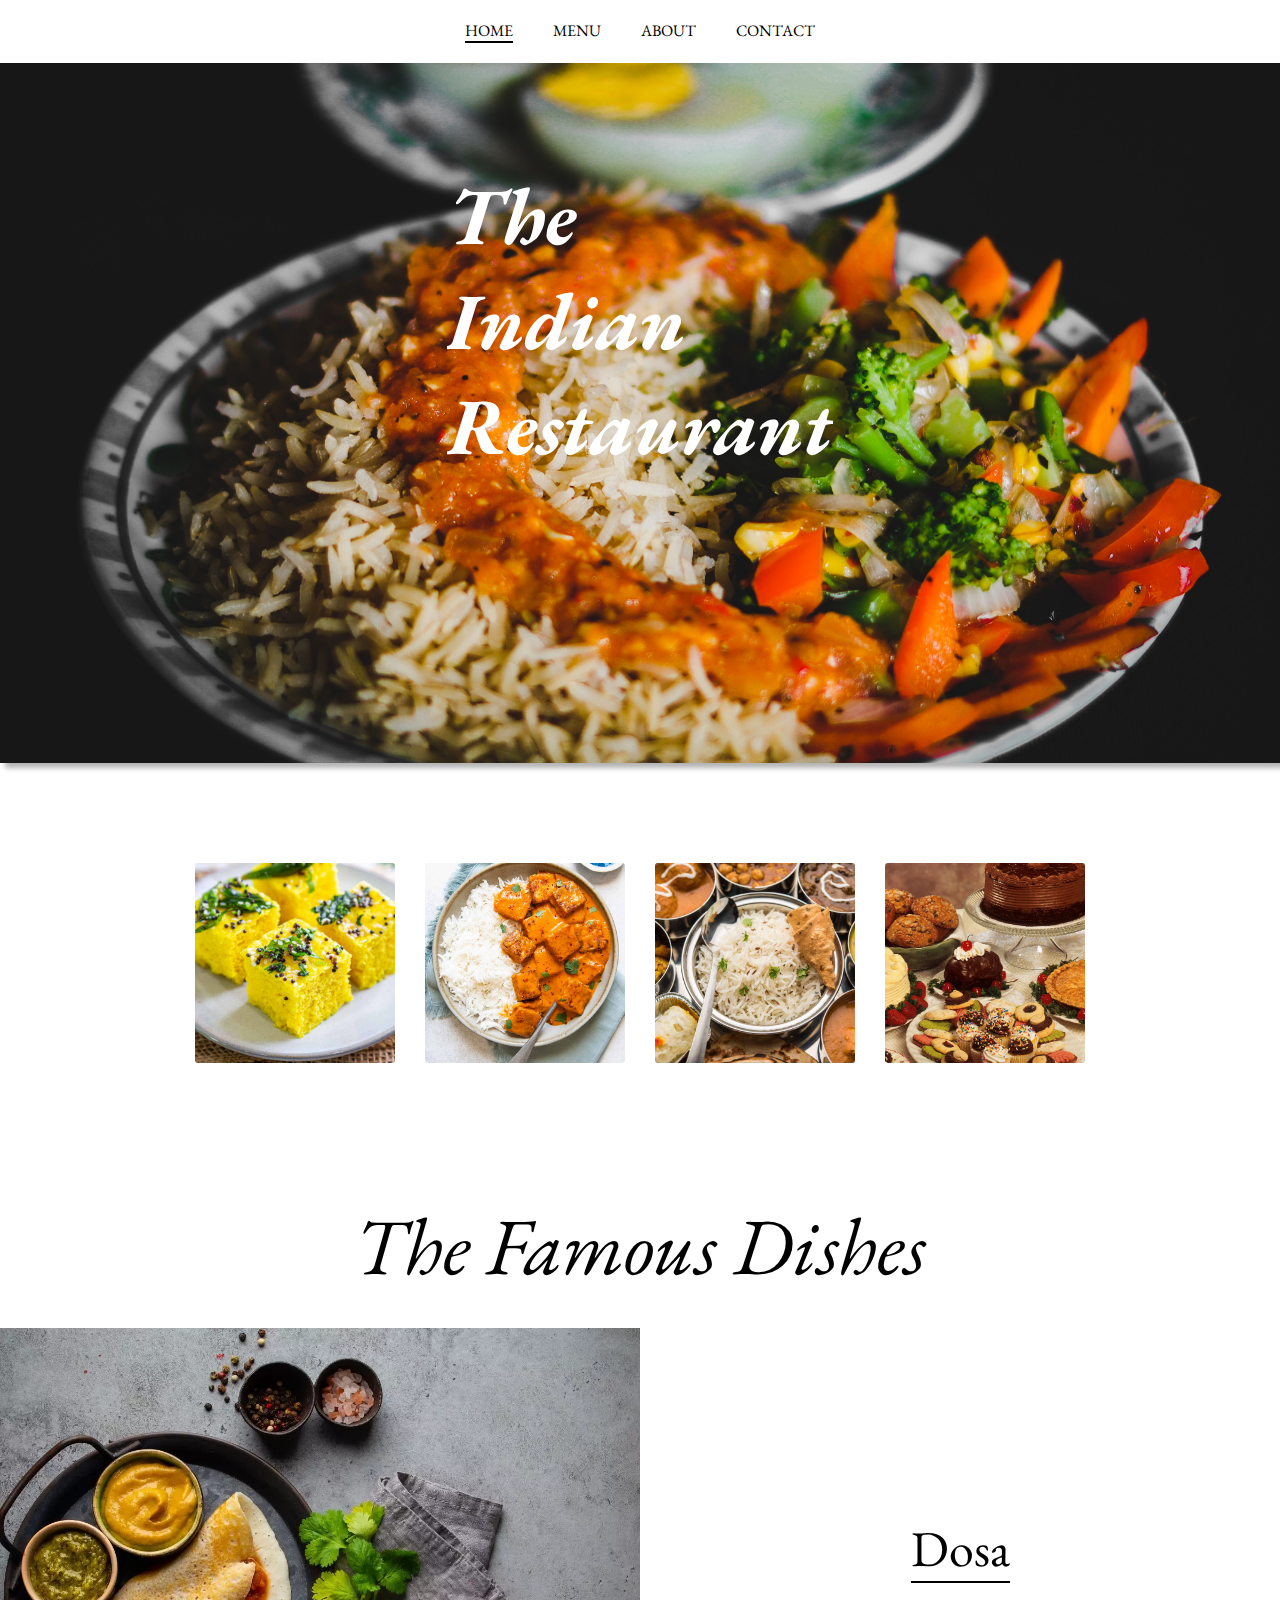
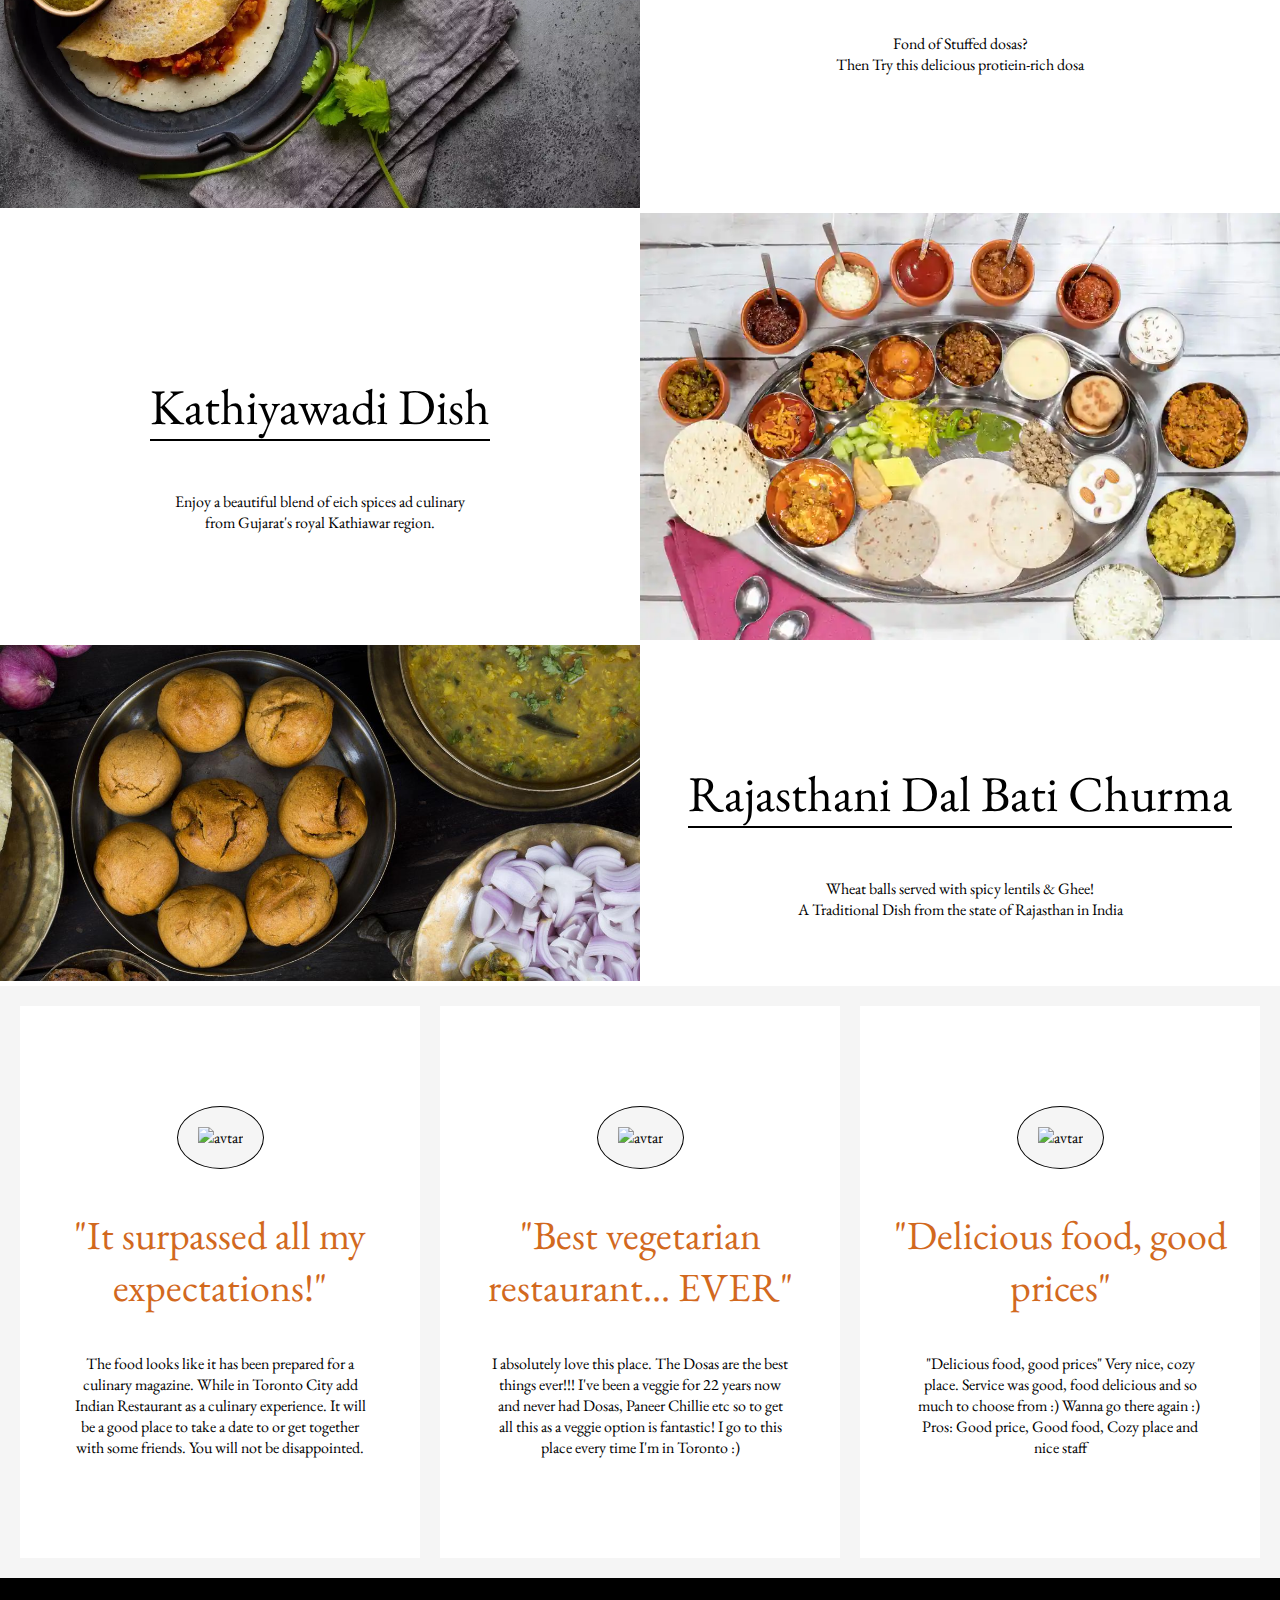
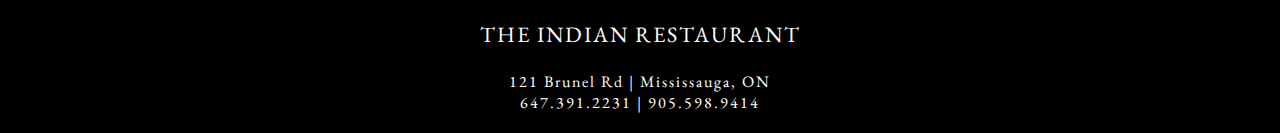
==== commit ea2dc5b9: "Menu page changes and adding responsive css" ====
--- a/index.html
+++ b/index.html
@@ -53,7 +53,9 @@
     </div>
 
     <nav class="header">
-      <span>Home</span>
+      <a href="./index.html" id="homenavItem">
+        <span>Home</span>
+      </a>
       </a>
       <a href="./pages/menu.html">
         <span>Menu</span>
@@ -74,16 +76,24 @@
       </div>
       <div class="secondContainer">
         <div class="card card1">
-          <span>breakfast</span>
+          <!-- <a href="./pages/menu.html#breakfastContainer"> -->
+            <span>breakfast</span>
+          <!-- </a> -->
         </div>
         <div class="card card2">
-          <span>lunch</span>
+          <!-- <a href="./pages/menu.html#lunchContainer"> -->
+            <span>lunch</span>
+          <!-- </a> -->
         </div>
         <div class="card card4">
-          <span>dinner</span>
+          <!-- <a href="./pages/menu.html#dinnerContainer"> -->
+            <span>dinner</span>
+          <!-- </a>   -->
         </div>
         <div class="card card3">
+          <!-- <a href="./pages/menu.html#dessertContainer"> -->
           <span> dessert </span>
+          <!-- </a> -->
         </div>
       </div>
       <div class="famousContainer">
--- a/css/index.css
+++ b/css/index.css
@@ -40,7 +40,8 @@
   transition: width 0.3s;
 }
 
-.header span:hover::after {
+.header span:hover::after,
+.header #homenavItem span::after {
   width: 100%;
 }
 .contactContainer {
@@ -175,6 +176,7 @@
     height: 150px;
   }
 }
+
 .card span {
   width: 100%;
   height: 100%;
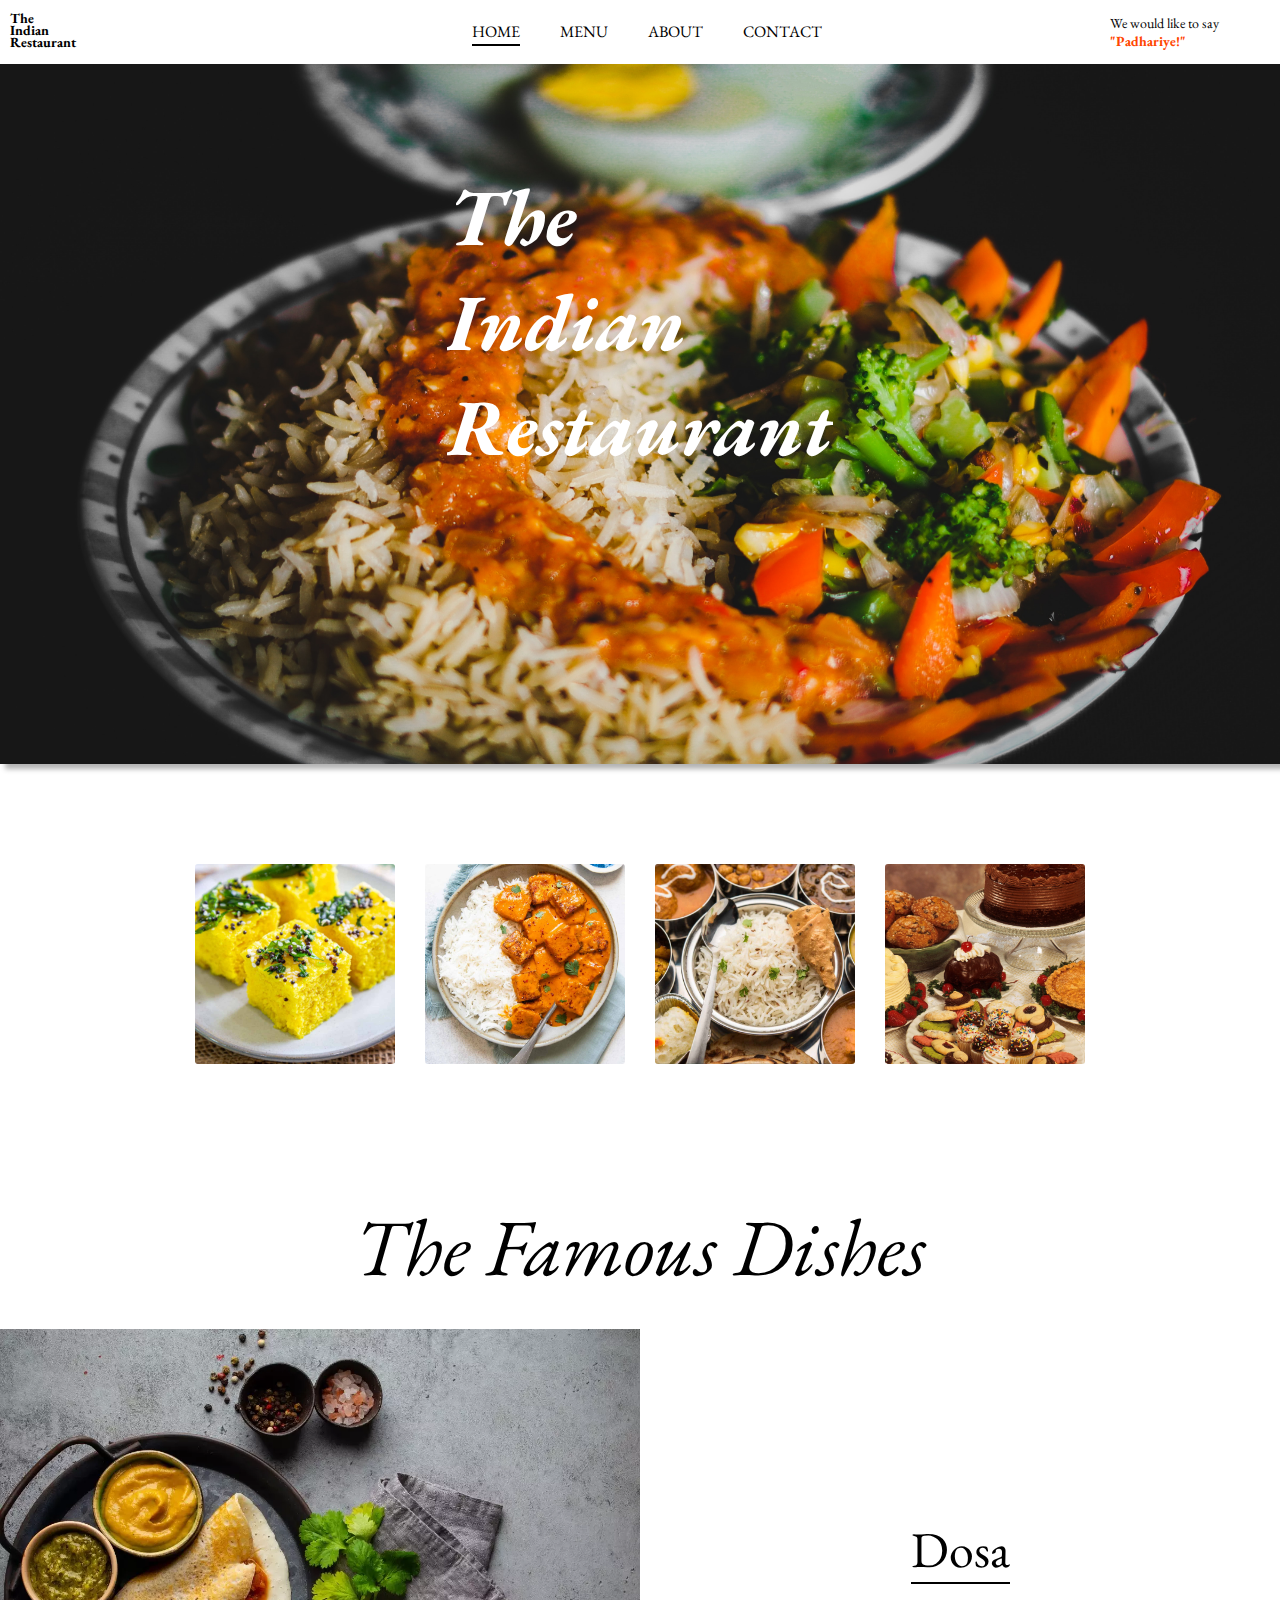
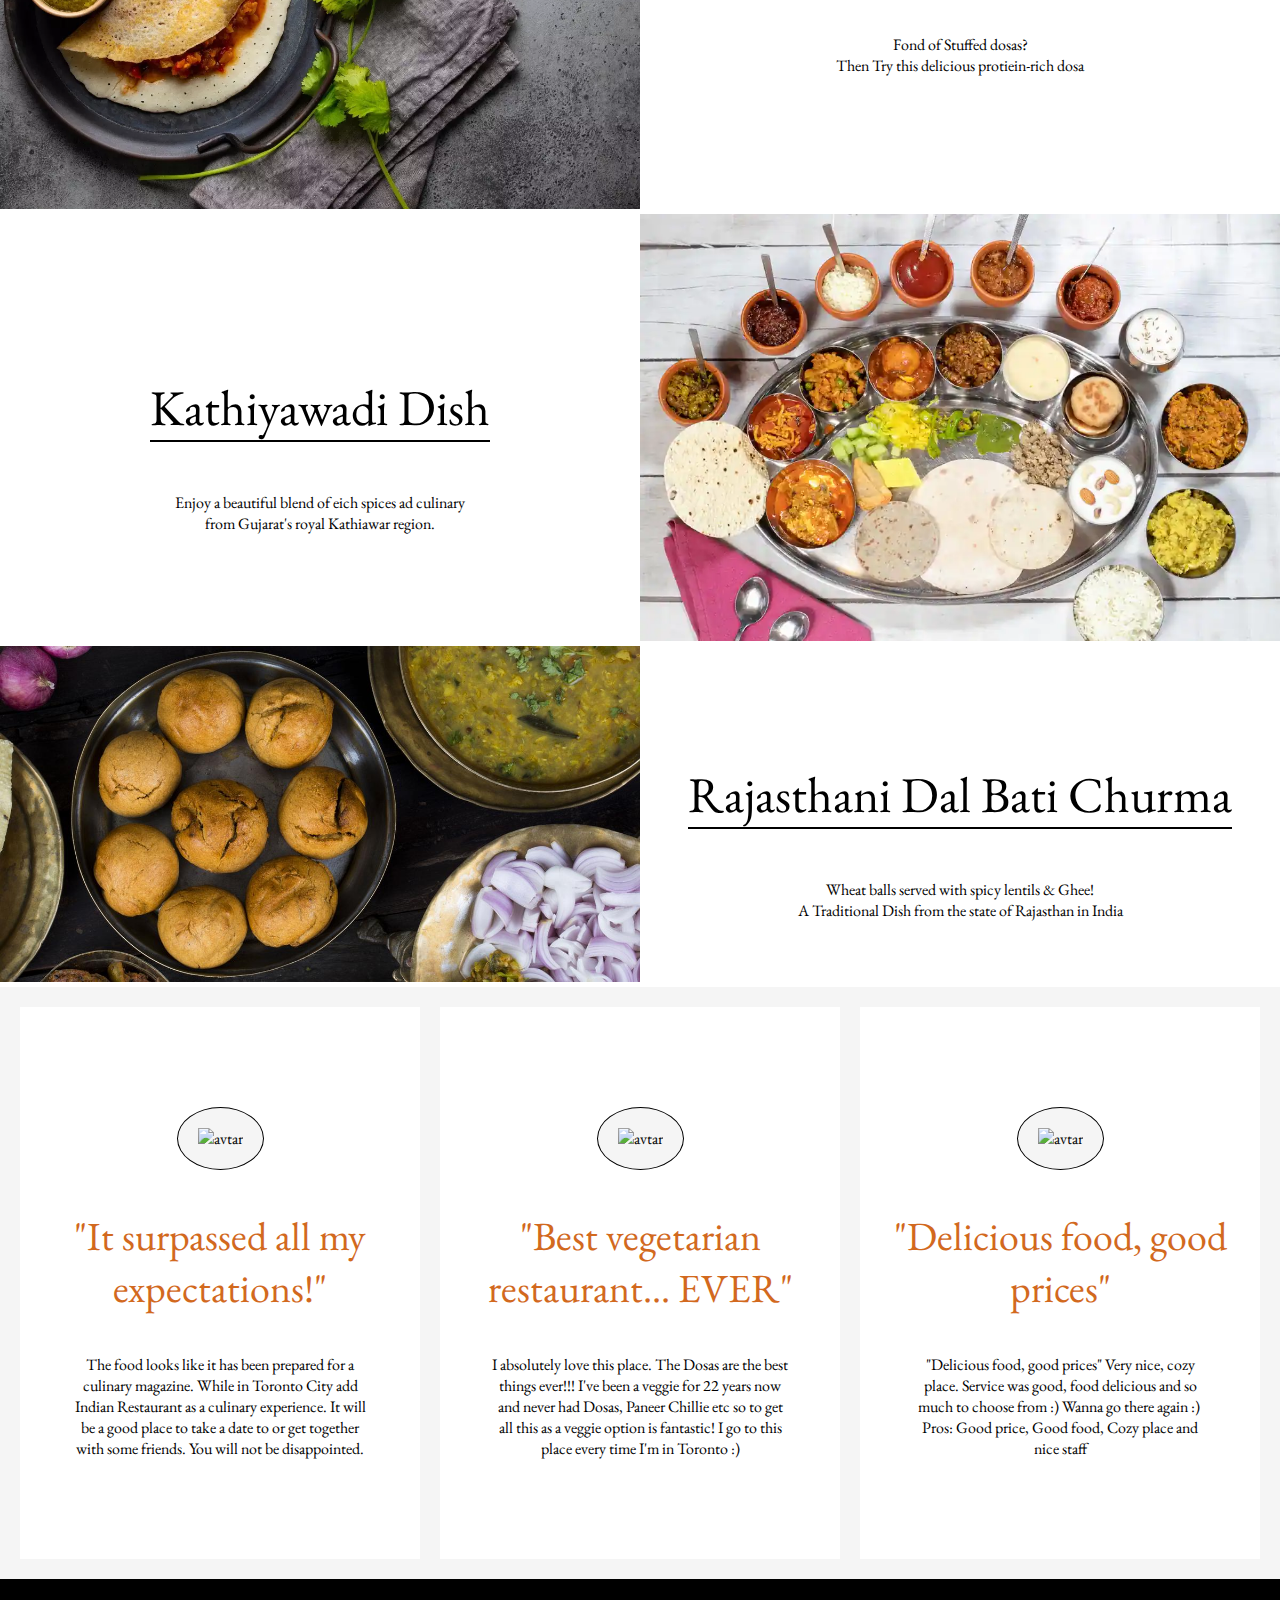
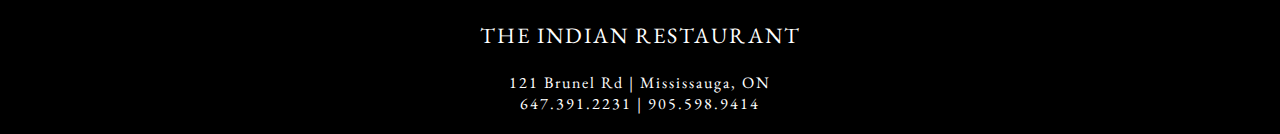
==== commit 58962bc8: "Merge pull request #9 from jaivik1920/mainPage" ====
--- a/index.html
+++ b/index.html
@@ -52,19 +52,32 @@
       </div>
     </div>
 
-    <nav class="header">
-      <a href="./index.html" id="homenavItem">
-        <span>Home</span>
-      </a>
-      </a>
-      <a href="./pages/menu.html">
-        <span>Menu</span>
-      </a>
-      <a href="./pages/about.html">
-        <span>About</span>
-      </a>
-      <span onclick="fadeIn()"> Contact </span>
-    </nav>
+    <header>
+      <nav id="mainNavbar">
+        <div id="logoDiv">
+          <a href="./index.html">
+            <h3>The </h3>
+            <h3>Indian</h3>
+            <h3>Restaurant</h3>
+          </a>
+        </div>
+        <div id="navbarContainer">
+          <a href="./index.html" id="menunavItem">
+            <span class="navItems">Home</span>
+          </a>
+          <a href="./pages/menu.html">
+            <span class="navItems">Menu</span>
+          </a>
+          <a href="./pages/about.html">
+            <span class="navItems">About</span>
+          </a>
+          <span class="navItems" onclick="fadeIn()"> Contact </span>
+        </div>
+        <div id="lastDiv">
+          <p>We would like to say <span>"Padhariye!"</span> </p>
+        </div>
+      </nav>
+    </header>
 
     <main class="mainContainer">
       <div class="firstContainer">
@@ -76,24 +89,23 @@
       </div>
       <div class="secondContainer">
         <div class="card card1">
-          <!-- <a href="./pages/menu.html#breakfastContainer"> -->
-            <span>breakfast</span>
-          <!-- </a> -->
+          <a href="./pages/menu.html#breakfastContainer">
+            breakfast
+          </a>
         </div>
         <div class="card card2">
-          <!-- <a href="./pages/menu.html#lunchContainer"> -->
-            <span>lunch</span>
-          <!-- </a> -->
+          <a href="./pages/menu.html#lunchContainer">
+            lunch
+          </a>
         </div>
         <div class="card card4">
-          <!-- <a href="./pages/menu.html#dinnerContainer"> -->
-            <span>dinner</span>
-          <!-- </a>   -->
+          <a href="./pages/menu.html#dinnerContainer">
+            dinner </a>
         </div>
         <div class="card card3">
-          <!-- <a href="./pages/menu.html#dessertContainer"> -->
-          <span> dessert </span>
-          <!-- </a> -->
+          <a href="./pages/menu.html#dessertContainer">
+            dessert
+          </a>
         </div>
       </div>
       <div class="famousContainer">
--- a/css/index.css
+++ b/css/index.css
@@ -13,35 +13,82 @@
   z-index: 1;
 }
 
-.header {
-  display: flex;
+header {
+  width: 100%;
+}
+
+header #mainNavbar {
+  display: flex;
+  justify-content: center;
+  align-items: center;
+  width: 100%;
+}
+
+header #mainNavbar #logoDiv {
+  width: 15%;
+  margin: 5px 0px 10px 10px;
+  cursor: pointer;
+
+  @media screen and (max-width: 769px) {
+    display: none;
+  }
+}
+
+#logoDiv a h3 {
+  font-size: 14px;
+  line-height: 12px;
+  margin: 0;
+}
+
+header #mainNavbar #logoDiv a {
+  text-decoration: none;
+  color: black;
+}
+#lastDiv {
+  @media screen and (max-width: 769px) {
+    display: none;
+  }
+}
+#lastDiv p {
+  font-size: 14px;
+}
+
+#lastDiv span {
+  color: orangered;
+  font-weight: bolder;
+}
+
+header #mainNavbar #navbarContainer {
+  display: flex;
+  width: 80%;
+  height: 62px;
   justify-content: center;
   gap: 40px;
   padding: 20px;
-  box-shadow: 5px 5px 5px rgba(0, 0, 0, 0.3);
-}
-
-.header a {
+}
+
+header #mainNavbar #navbarContainer a {
   text-decoration: none;
   color: black;
 }
 
-.header span {
+header #mainNavbar #navbarContainer .navItems {
   text-transform: uppercase;
   cursor: pointer;
 }
 
-.header span::after {
+header #mainNavbar #navbarContainer .navItems::after,
+header #mainNavbar #navbarContainer #menunavItem::after {
   content: "";
   display: block;
-  width: 0;
   height: 2px;
   background-color: black;
   transition: width 0.3s;
-}
-
-.header span:hover::after,
-.header #homenavItem span::after {
+  width: 0%;
+}
+
+header #mainNavbar #navbarContainer .navItems:hover::after,
+header #mainNavbar #navbarContainer #menunavItem::after {
   width: 100%;
 }
 .contactContainer {
@@ -177,7 +224,7 @@
   }
 }
 
-.card span {
+.card a {
   width: 100%;
   height: 100%;
   display: flex;
@@ -186,8 +233,9 @@
   font-size: 24px;
   font-weight: bold;
   color: transparent;
-}
-.card span:hover {
+  text-decoration: none;
+}
+.card a:hover {
   color: white;
 }
 .card1 :hover,
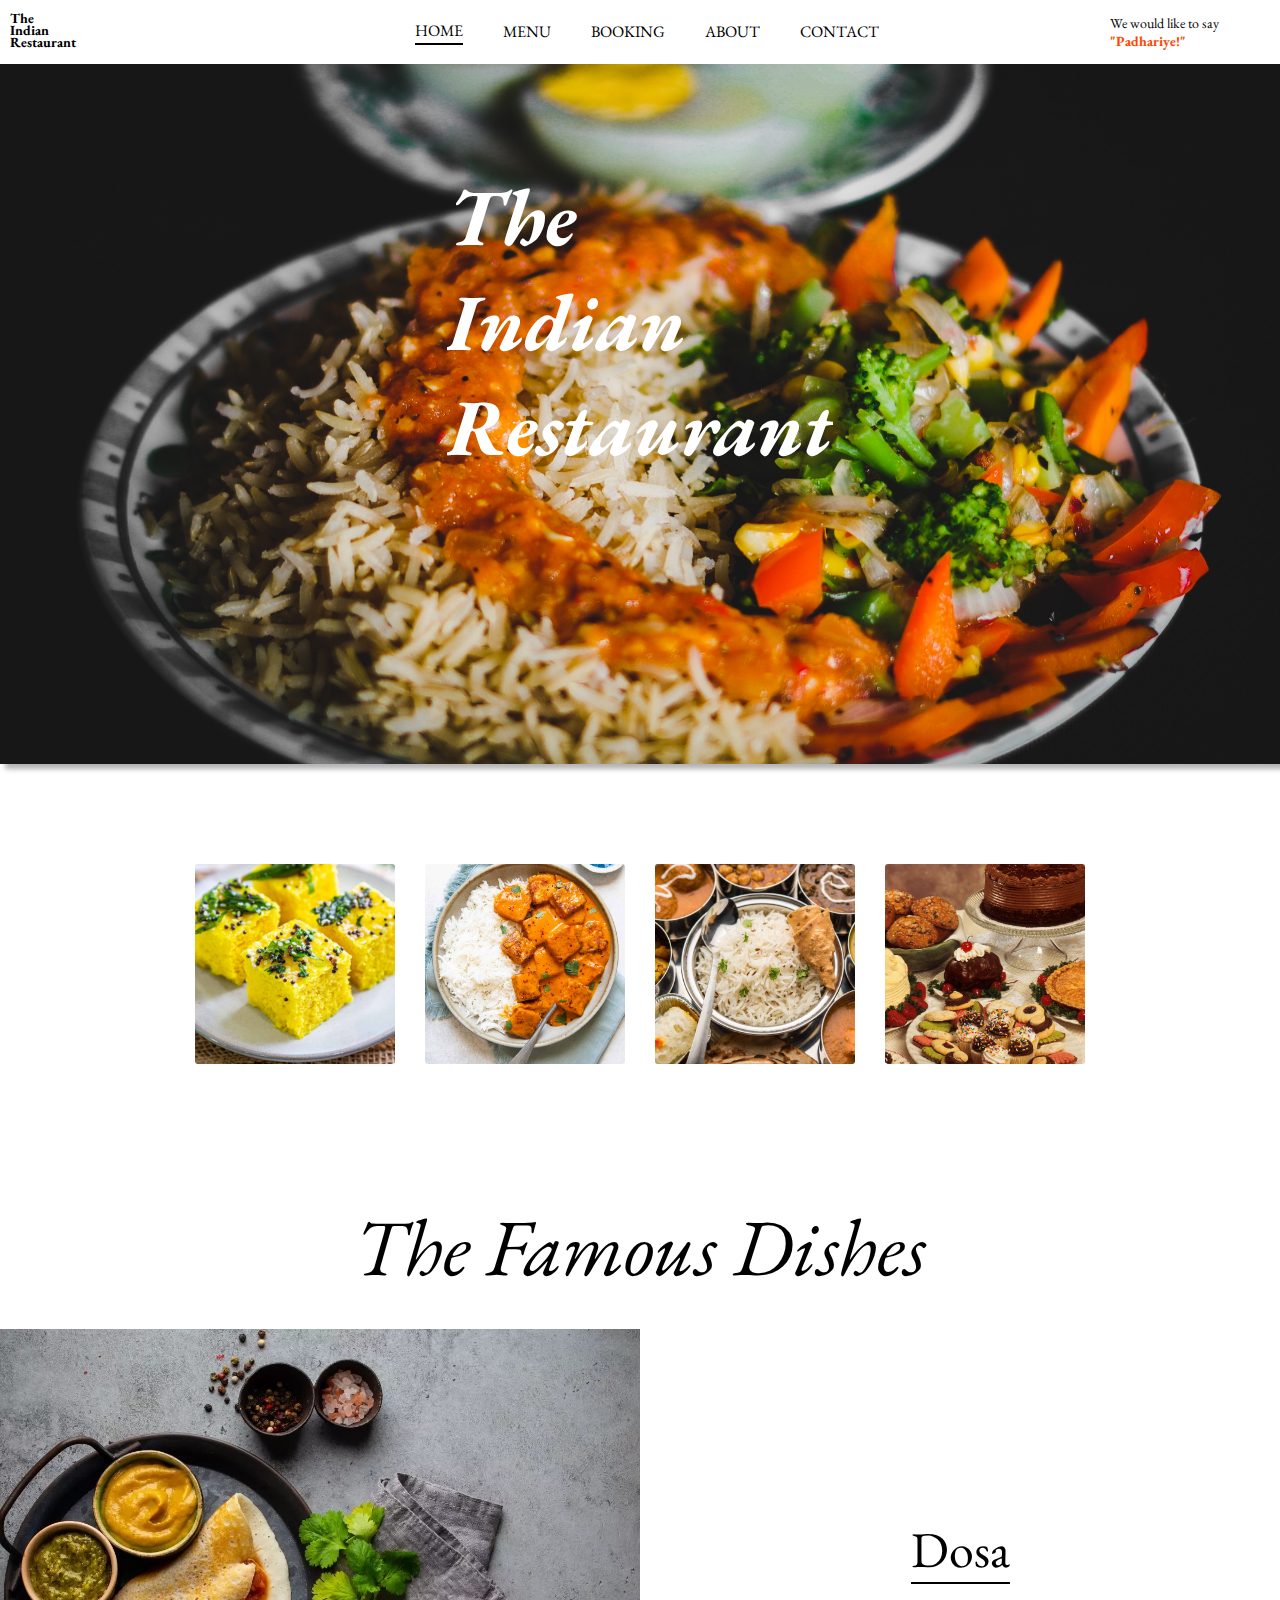
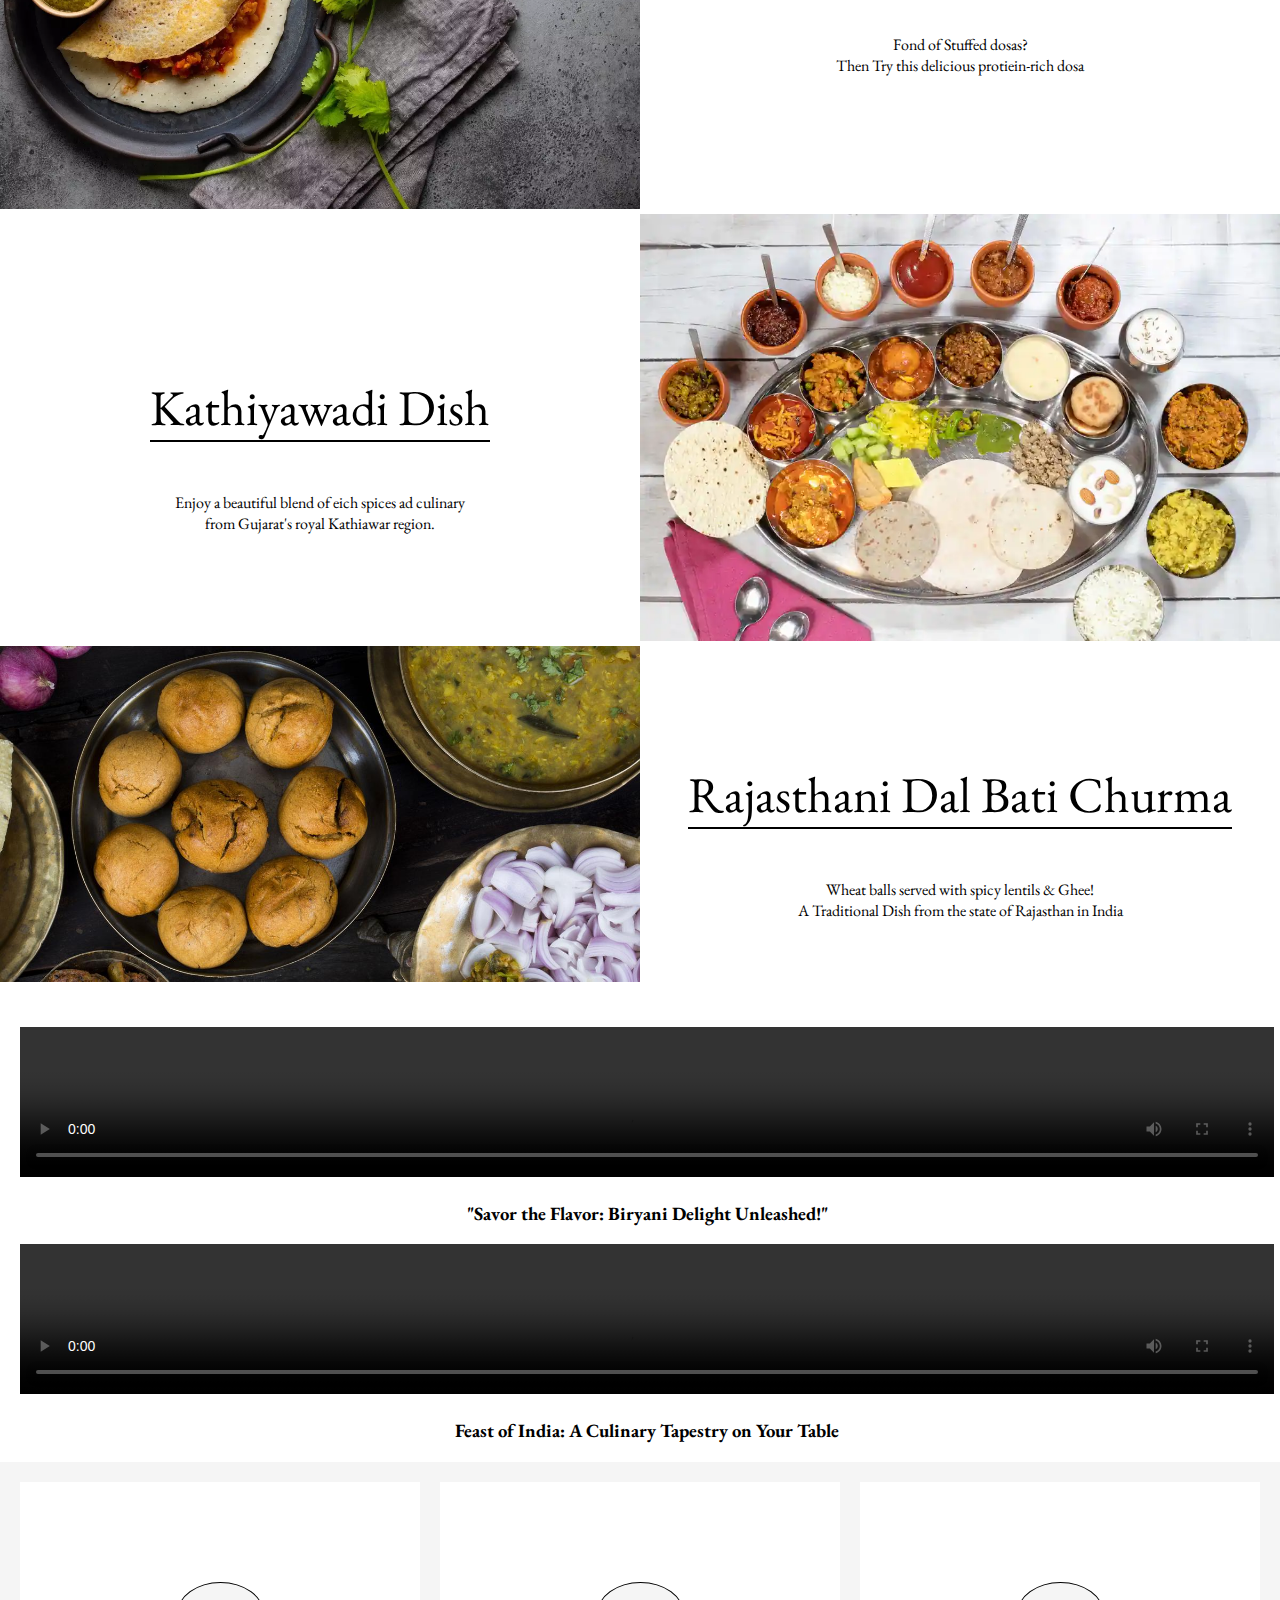
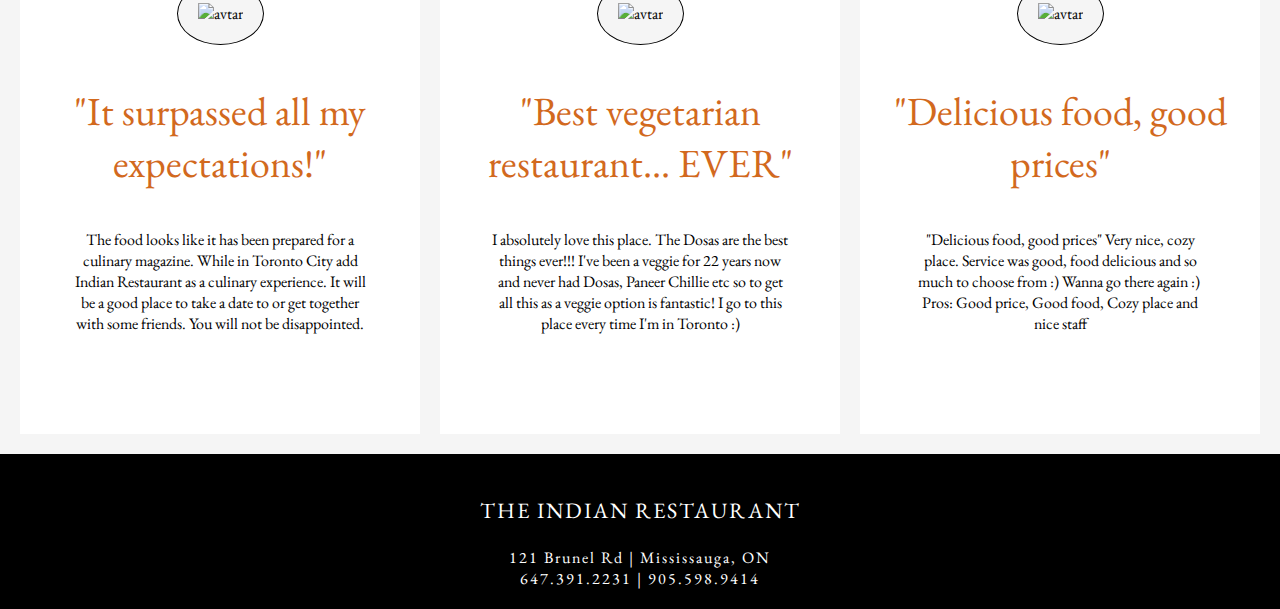
==== commit f317ded8: "Updated form and menu page" ====
--- a/index.html
+++ b/index.html
@@ -68,6 +68,9 @@
           <a href="./pages/menu.html">
             <span class="navItems">Menu</span>
           </a>
+          <a href="./pages/booktable.html">
+            <span class="navItems">Booking</span>
+          </a>
           <a href="./pages/about.html">
             <span class="navItems">About</span>
           </a>
@@ -147,6 +150,22 @@
           </div>
         </div>
       </div>
+
+      <div id="recipeVideos">
+        <div>
+          <video controls autoplay loop>
+            <source src="./videos/biryani.mp4" type="video/mp4">
+          </video>
+          <h3>"Savor the Flavor: Biryani Delight Unleashed!"</h3>
+        </div>
+        <div>
+          <video controls autoplay loop>
+            <source src="./videos/indianThali.mp4" type="video/mp4">
+          </video>
+          <h3>Feast of India: A Culinary Tapestry on Your Table</h3>
+        </div>
+      </div>
+
       <div class="reviewContainer">
         <div class="reviewBox">
           <div class="profile">
--- a/css/index.css
+++ b/css/index.css
@@ -63,6 +63,7 @@
   width: 80%;
   height: 62px;
   justify-content: center;
+  align-items: center;
   gap: 40px;
   padding: 20px;
 }
@@ -75,6 +76,13 @@
 header #mainNavbar #navbarContainer .navItems {
   text-transform: uppercase;
   cursor: pointer;
+  @media screen and (max-width: 768px) {
+    font-size: 12px;
+  }
+
+  @media screen and (max-width: 481px) {
+    font-size: 10px;
+  }
 }
 
 header #mainNavbar #navbarContainer .navItems::after,
@@ -343,6 +351,46 @@
   }
 }
 
+#recipeVideos{
+  display: flex;
+  width: 100%;
+  justify-content: center;
+  margin-top: 40px;
+
+    /* tablets */
+    @media screen and (max-width : 1400px) and (min-width: 481px) {
+      flex-direction: column;
+    } 
+    /* mobile */
+   @media screen and (max-width: 481px) { 
+    flex-direction: column;
+  } 
+}
+
+#recipeVideos div{
+  width: 45%;
+  margin: 0px 20px;
+
+   /* tablets */
+   @media screen and (max-width : 1400px) and (min-width: 481px) {
+    width: 98%;
+  } 
+  /* mobile */
+ @media screen and (max-width: 481px) { 
+  width: 98%;
+} 
+
+}
+
+#recipeVideos div video{
+  width: 100%;
+}
+
+#recipeVideos div h3{
+  text-align: center;
+  width: 100%;
+}
+
 .reviewContainer {
   display: flex;
   padding: 20px;
